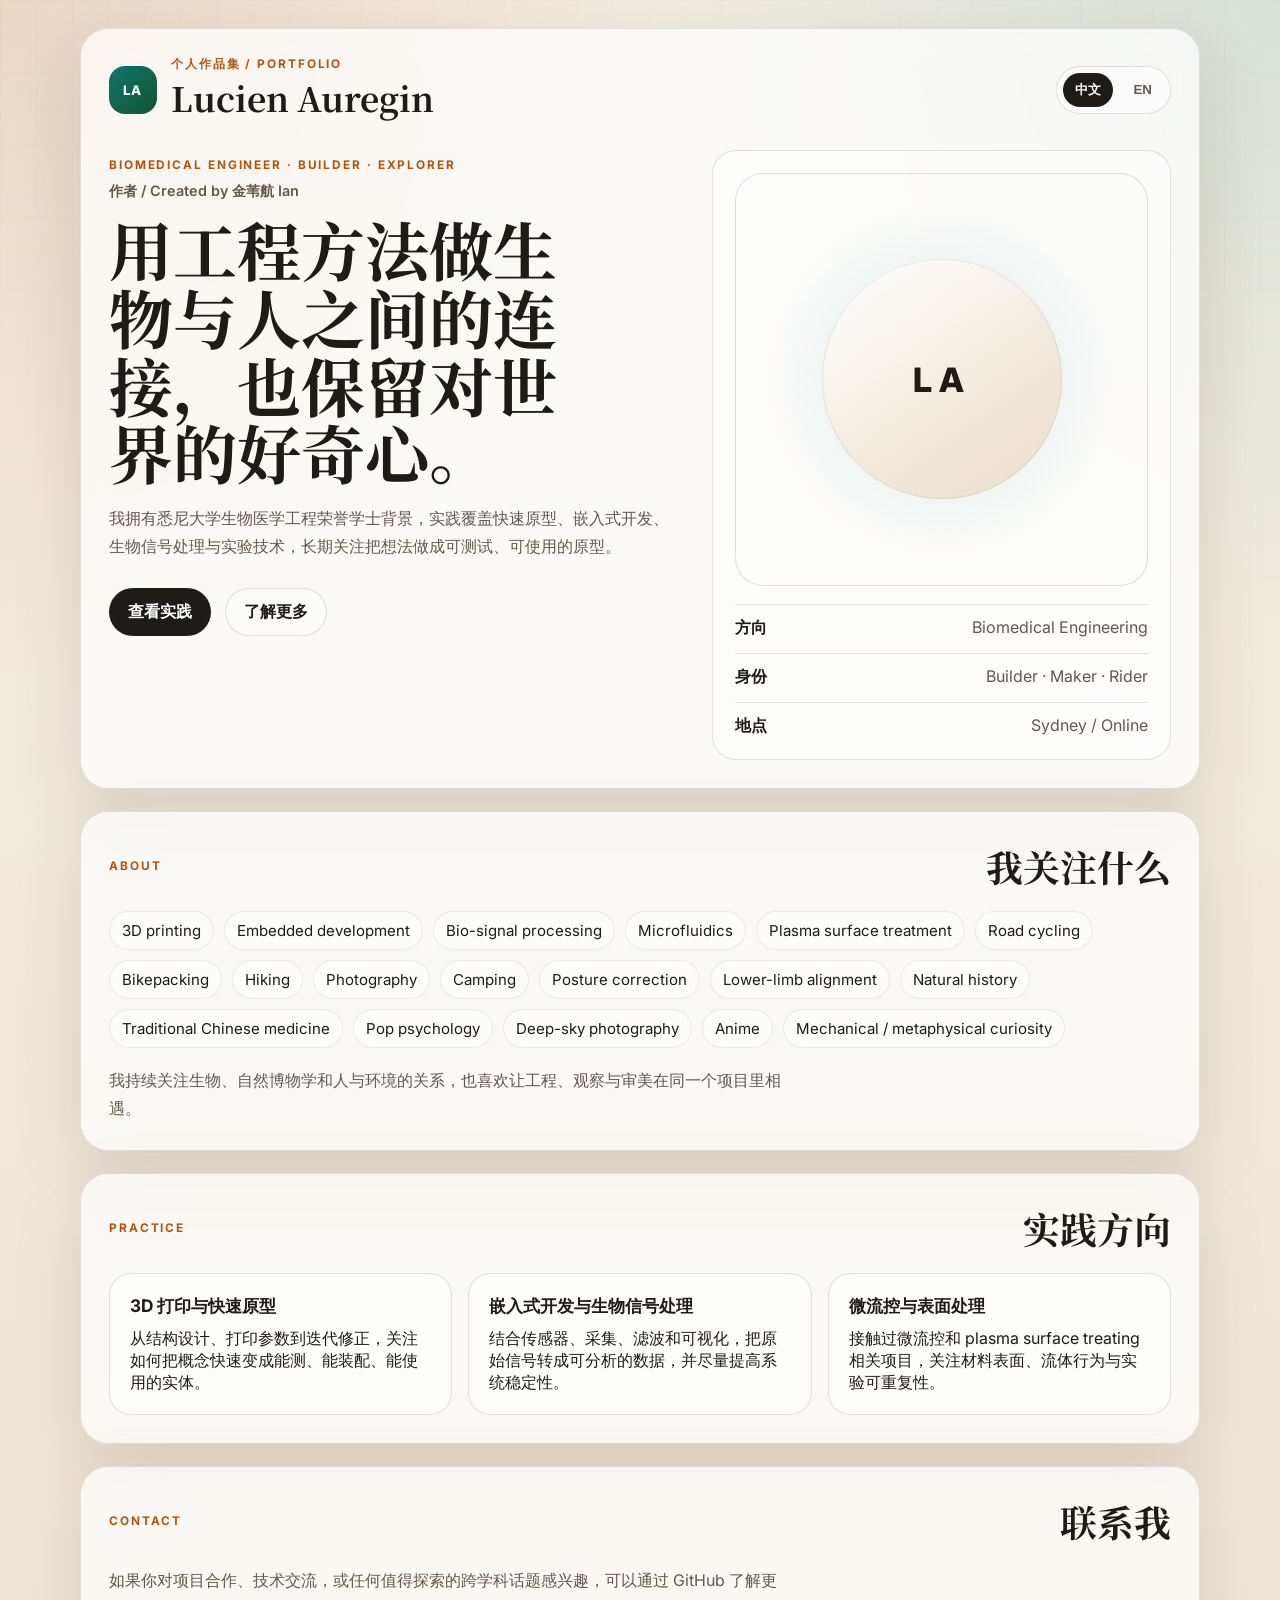
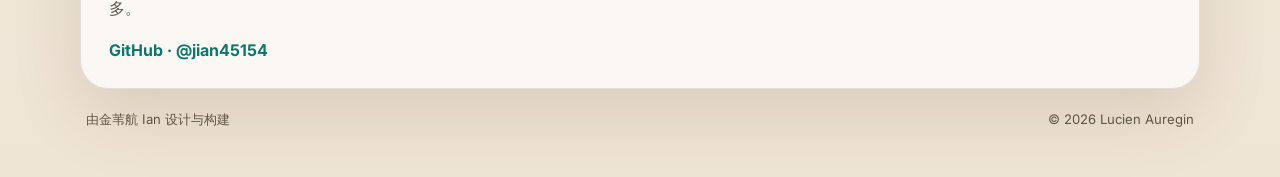
==== index.html @ 277d466f "Launch Lucien Auregin portfolio" ====
<!DOCTYPE html>
<html lang="zh-CN">
  <head>
    <meta charset="UTF-8" />
    <meta name="viewport" content="width=device-width, initial-scale=1.0" />
    <meta
      name="description"
      content="Lucien Auregin 的个人主页，由金苇航 Ian 创作，记录 biomedical engineering、原型实践与跨学科兴趣。"
    />
    <meta name="theme-color" content="#f4efe6" />
    <meta property="og:type" content="website" />
    <meta property="og:title" content="Lucien Auregin | Personal Portfolio" />
    <meta
      property="og:description"
      content="Biomedical engineering, hands-on prototyping, and interdisciplinary curiosity."
    />
    <meta property="og:url" content="https://jian45154.github.io/" />
    <link rel="canonical" href="https://jian45154.github.io/" />
    <link rel="icon" href="./favicon.svg" type="image/svg+xml" />
    <title>Lucien Auregin | Personal Portfolio</title>
    <link rel="preconnect" href="https://fonts.googleapis.com" />
    <link rel="preconnect" href="https://fonts.gstatic.com" crossorigin />
    <link
      href="https://fonts.googleapis.com/css2?family=Noto+Serif+SC:wght@500;600;700&family=Inter:wght@400;500;600;700;800&display=swap"
      rel="stylesheet"
    />
    <link rel="stylesheet" href="./styles.css" />
  </head>
  <body>
    <a class="skip-link" href="#main-content">跳到主要内容</a>
    <div class="backdrop"></div>
    <main id="main-content" class="page">
      <section class="hero">
        <div class="topbar">
          <div class="brand">
            <span class="brand-mark" aria-hidden="true">LA</span>
            <div>
              <p class="eyebrow" data-i18n="brand.eyebrow">个人作品集 / Portfolio</p>
              <h1 data-i18n="brand.name">Lucien Auregin</h1>
            </div>
          </div>

          <div class="lang-switch" aria-label="Language switch">
            <button class="lang-btn active" type="button" data-lang="zh" aria-pressed="true">
              中文
            </button>
            <button class="lang-btn" type="button" data-lang="en" aria-pressed="false">EN</button>
          </div>
        </div>

        <div class="hero-grid">
          <div class="intro">
            <p class="kicker" data-i18n="hero.kicker">Biomedical engineer · Builder · Explorer</p>
            <p class="byline" data-i18n="hero.byline">作者 / Created by 金苇航 Ian</p>
            <h2 data-i18n="hero.title">
              用工程方法做生物与人之间的连接，也保留对世界的好奇心。
            </h2>
            <p class="lead" data-i18n="hero.lead">
              我拥有悉尼大学生物医学工程荣誉学士背景，实践覆盖快速原型、嵌入式开发、生物信号处理与实验技术，长期关注把想法做成可测试、可使用的原型。
            </p>

            <div class="actions">
              <a href="#projects" class="primary" data-i18n="hero.cta_primary">查看实践</a>
              <a href="#about" class="secondary" data-i18n="hero.cta_secondary">了解更多</a>
            </div>
          </div>

          <aside class="profile-card">
            <div class="portrait-ring">
              <div class="portrait">
                <span>LA</span>
              </div>
            </div>
            <div class="stats">
              <div>
                <strong data-i18n="stats.title1">方向</strong>
                <span data-i18n="stats.value1">Biomedical Engineering</span>
              </div>
              <div>
                <strong data-i18n="stats.title2">身份</strong>
                <span data-i18n="stats.value2">Builder · Maker · Rider</span>
              </div>
              <div>
                <strong data-i18n="stats.title3">地点</strong>
                <span data-i18n="stats.value3">Sydney / Online</span>
              </div>
            </div>
          </aside>
        </div>
      </section>

      <section id="about" class="section">
        <div class="section-heading">
          <p class="eyebrow" data-i18n="about.eyebrow">About</p>
          <h3 data-i18n="about.title">我关注什么</h3>
        </div>

        <div class="chips">
          <span>3D printing</span>
          <span>Embedded development</span>
          <span>Bio-signal processing</span>
          <span>Microfluidics</span>
          <span>Plasma surface treatment</span>
          <span>Road cycling</span>
          <span>Bikepacking</span>
          <span>Hiking</span>
          <span>Photography</span>
          <span>Camping</span>
          <span>Posture correction</span>
          <span>Lower-limb alignment</span>
          <span>Natural history</span>
          <span>Traditional Chinese medicine</span>
          <span>Pop psychology</span>
          <span>Deep-sky photography</span>
          <span>Anime</span>
          <span>Mechanical / metaphysical curiosity</span>
        </div>

        <p class="body-copy" data-i18n="about.body">
          我持续关注生物、自然博物学和人与环境的关系，也喜欢让工程、观察与审美在同一个项目里相遇。
        </p>
      </section>

      <section id="projects" class="section">
        <div class="section-heading">
          <p class="eyebrow" data-i18n="projects.eyebrow">Practice</p>
          <h3 data-i18n="projects.title">实践方向</h3>
        </div>

        <div class="cards">
          <article class="card">
            <h4 data-i18n="project1.title">3D 打印与快速原型</h4>
            <p data-i18n="project1.body">
              从结构设计、打印参数到迭代修正，关注如何把概念快速变成能测、能装配、能使用的实体。
            </p>
          </article>

          <article class="card">
            <h4 data-i18n="project2.title">嵌入式开发与生物信号处理</h4>
            <p data-i18n="project2.body">
              结合传感器、采集、滤波和可视化，把原始信号转成可分析的数据，并尽量提高系统稳定性。
            </p>
          </article>

          <article class="card">
            <h4 data-i18n="project3.title">微流控与表面处理</h4>
            <p data-i18n="project3.body">
              接触过微流控和 plasma surface treating 相关项目，关注材料表面、流体行为与实验可重复性。
            </p>
          </article>
        </div>
      </section>

      <section class="section contact">
        <div class="section-heading">
          <p class="eyebrow" data-i18n="contact.eyebrow">Contact</p>
          <h3 data-i18n="contact.title">联系我</h3>
        </div>
        <p class="body-copy" data-i18n="contact.body">
          如果你对项目合作、技术交流，或任何值得探索的跨学科话题感兴趣，可以通过 GitHub 了解更多。
        </p>
        <a
          class="profile-link"
          href="https://github.com/jian45154"
          target="_blank"
          rel="noreferrer"
          data-i18n="contact.link"
        >
          GitHub · @jian45154
        </a>
      </section>

      <footer class="footer">
        <span data-i18n="footer.credit">Designed and built by 金苇航 Ian</span>
        <span>© 2026 Lucien Auregin</span>
      </footer>
    </main>

    <script src="./script.js"></script>
  </body>
</html>
---- styles.css ----
:root {
  color-scheme: light;
  --bg: #f4efe6;
  --bg-2: #efe5d5;
  --card: rgba(255, 255, 255, 0.72);
  --text: #1f1b16;
  --muted: #63584b;
  --line: rgba(31, 27, 22, 0.12);
  --accent: #0f766e;
  --accent-2: #b45309;
  --shadow: 0 24px 70px rgba(68, 45, 21, 0.14);
}

* {
  box-sizing: border-box;
}

html {
  scroll-behavior: smooth;
}

body {
  margin: 0;
  font-family: "Inter", system-ui, sans-serif;
  color: var(--text);
  background:
    radial-gradient(circle at top left, rgba(180, 83, 9, 0.15), transparent 32%),
    radial-gradient(circle at top right, rgba(15, 118, 110, 0.12), transparent 30%),
    linear-gradient(180deg, var(--bg), var(--bg-2));
}

.skip-link {
  position: fixed;
  top: 12px;
  left: 12px;
  z-index: 10;
  transform: translateY(-160%);
  padding: 10px 14px;
  border-radius: 10px;
  background: var(--text);
  color: white;
  text-decoration: none;
}

.skip-link:focus {
  transform: translateY(0);
}

.backdrop {
  position: fixed;
  inset: 0;
  pointer-events: none;
  background-image:
    linear-gradient(rgba(31, 27, 22, 0.03) 1px, transparent 1px),
    linear-gradient(90deg, rgba(31, 27, 22, 0.03) 1px, transparent 1px);
  background-size: 36px 36px;
  mask-image: linear-gradient(180deg, rgba(0, 0, 0, 0.3), transparent 85%);
}

.page {
  width: min(1120px, calc(100% - 32px));
  margin: 0 auto;
  padding: 28px 0 48px;
}

.hero,
.section {
  background: var(--card);
  border: 1px solid var(--line);
  box-shadow: var(--shadow);
  backdrop-filter: blur(14px);
  border-radius: 28px;
  padding: 28px;
}

.section {
  margin-top: 22px;
}

.topbar,
.hero-grid,
.actions,
.brand,
.section-heading,
.stats {
  display: flex;
}

.topbar,
.section-heading {
  justify-content: space-between;
  align-items: center;
}

.brand {
  gap: 14px;
  align-items: center;
}

.brand-mark {
  display: grid;
  place-items: center;
  width: 48px;
  height: 48px;
  border-radius: 16px;
  background: linear-gradient(135deg, var(--accent), #14532d);
  color: white;
  font-size: 0.82rem;
  font-weight: 800;
  letter-spacing: 0.08em;
}

.eyebrow,
.kicker {
  margin: 0;
  text-transform: uppercase;
  letter-spacing: 0.16em;
  color: var(--accent-2);
  font-size: 0.74rem;
  font-weight: 700;
}

h1,
h2,
h3,
h4,
p {
  margin: 0;
}

h1,
h2,
h3 {
  font-family: "Noto Serif SC", Georgia, serif;
}

h1 {
  font-size: clamp(1.6rem, 3vw, 2.1rem);
}

h2 {
  margin-top: 14px;
  font-size: clamp(2.2rem, 5vw, 4.2rem);
  line-height: 1.06;
  max-width: 12ch;
}

h3 {
  font-size: clamp(1.5rem, 3vw, 2.3rem);
}

h4 {
  font-size: 1.08rem;
  margin-bottom: 10px;
}

.hero-grid {
  gap: 30px;
  align-items: stretch;
  margin-top: 28px;
}

.intro {
  flex: 1.25;
  padding-top: 8px;
}

.byline {
  margin-top: 10px;
  color: var(--muted);
  font-size: 0.9rem;
  font-weight: 600;
}

.lead,
.body-copy {
  color: var(--muted);
  line-height: 1.75;
  margin-top: 18px;
  max-width: 68ch;
}

.actions {
  gap: 14px;
  margin-top: 28px;
  flex-wrap: wrap;
}

.primary,
.secondary {
  text-decoration: none;
  border-radius: 999px;
  padding: 12px 18px;
  font-weight: 700;
  border: 1px solid transparent;
  transition:
    transform 160ms ease,
    background-color 160ms ease,
    border-color 160ms ease;
}

.primary {
  background: var(--text);
  color: white;
}

.secondary {
  color: var(--text);
  border-color: var(--line);
  background: rgba(255, 255, 255, 0.35);
}

.primary:hover,
.secondary:hover {
  transform: translateY(-2px);
}

.profile-card {
  flex: 0.9;
  min-width: 290px;
  border-radius: 24px;
  border: 1px solid var(--line);
  background: rgba(255, 255, 255, 0.55);
  padding: 22px;
}

.portrait-ring {
  display: grid;
  place-items: center;
  aspect-ratio: 1;
  border-radius: 28px;
  background: radial-gradient(circle at center, rgba(15, 118, 110, 0.18), transparent 60%);
  border: 1px solid rgba(15, 118, 110, 0.18);
}

.portrait {
  display: grid;
  place-items: center;
  width: min(100%, 240px);
  aspect-ratio: 1;
  border-radius: 999px;
  background: linear-gradient(145deg, #ffffff, #eadcc7);
  box-shadow: inset 0 0 0 1px rgba(31, 27, 22, 0.08);
}

.portrait span {
  font-size: 2.1rem;
  font-weight: 800;
  letter-spacing: 0.2em;
}

.stats {
  flex-direction: column;
  gap: 14px;
  margin-top: 18px;
}

.stats div {
  display: flex;
  justify-content: space-between;
  gap: 12px;
  border-top: 1px solid var(--line);
  padding-top: 12px;
}

.stats strong {
  min-width: 3em;
}

.stats span {
  text-align: right;
  color: var(--muted);
}

.chips {
  display: flex;
  flex-wrap: wrap;
  gap: 10px;
  margin-top: 18px;
}

.chips span {
  padding: 9px 12px;
  border-radius: 999px;
  background: rgba(255, 255, 255, 0.5);
  border: 1px solid rgba(31, 27, 22, 0.08);
  color: var(--text);
  font-size: 0.94rem;
}

.cards {
  display: grid;
  grid-template-columns: repeat(3, minmax(0, 1fr));
  gap: 16px;
  margin-top: 18px;
}

.card {
  background: rgba(255, 255, 255, 0.62);
  border: 1px solid var(--line);
  border-radius: 22px;
  padding: 20px;
}

.contact .profile-link {
  display: inline-flex;
  margin-top: 18px;
  color: var(--accent);
  font-weight: 700;
  text-decoration: none;
}

.contact .profile-link:hover {
  text-decoration: underline;
  text-underline-offset: 4px;
}

.lang-switch {
  display: inline-flex;
  gap: 8px;
  padding: 6px;
  border-radius: 999px;
  background: rgba(255, 255, 255, 0.55);
  border: 1px solid var(--line);
}

.lang-btn {
  border: 0;
  background: transparent;
  color: var(--muted);
  padding: 8px 12px;
  border-radius: 999px;
  font-weight: 700;
  cursor: pointer;
}

.lang-btn.active {
  background: var(--text);
  color: white;
}

.footer {
  display: flex;
  justify-content: space-between;
  gap: 16px;
  padding: 22px 6px 0;
  color: var(--muted);
  font-size: 0.82rem;
}

a:focus-visible,
button:focus-visible {
  outline: 3px solid rgba(15, 118, 110, 0.42);
  outline-offset: 3px;
}

.en-only[hidden] {
  display: none;
}

@media (max-width: 860px) {
  .hero-grid,
  .cards {
    grid-template-columns: 1fr;
  }

  .hero-grid {
    flex-direction: column;
  }

  .topbar,
  .section-heading,
  .footer {
    align-items: flex-start;
    flex-direction: column;
    gap: 16px;
  }
}

@media (max-width: 640px) {
  .page {
    width: min(100% - 20px, 1120px);
    padding: 12px 0 28px;
  }

  .hero,
  .section {
    padding: 20px;
    border-radius: 22px;
  }

  h2 {
    max-width: none;
  }

  .stats div {
    flex-direction: column;
  }

  .stats span {
    text-align: left;
  }
}

@media (prefers-reduced-motion: reduce) {
  html {
    scroll-behavior: auto;
  }

  .primary,
  .secondary {
    transition: none;
  }
}
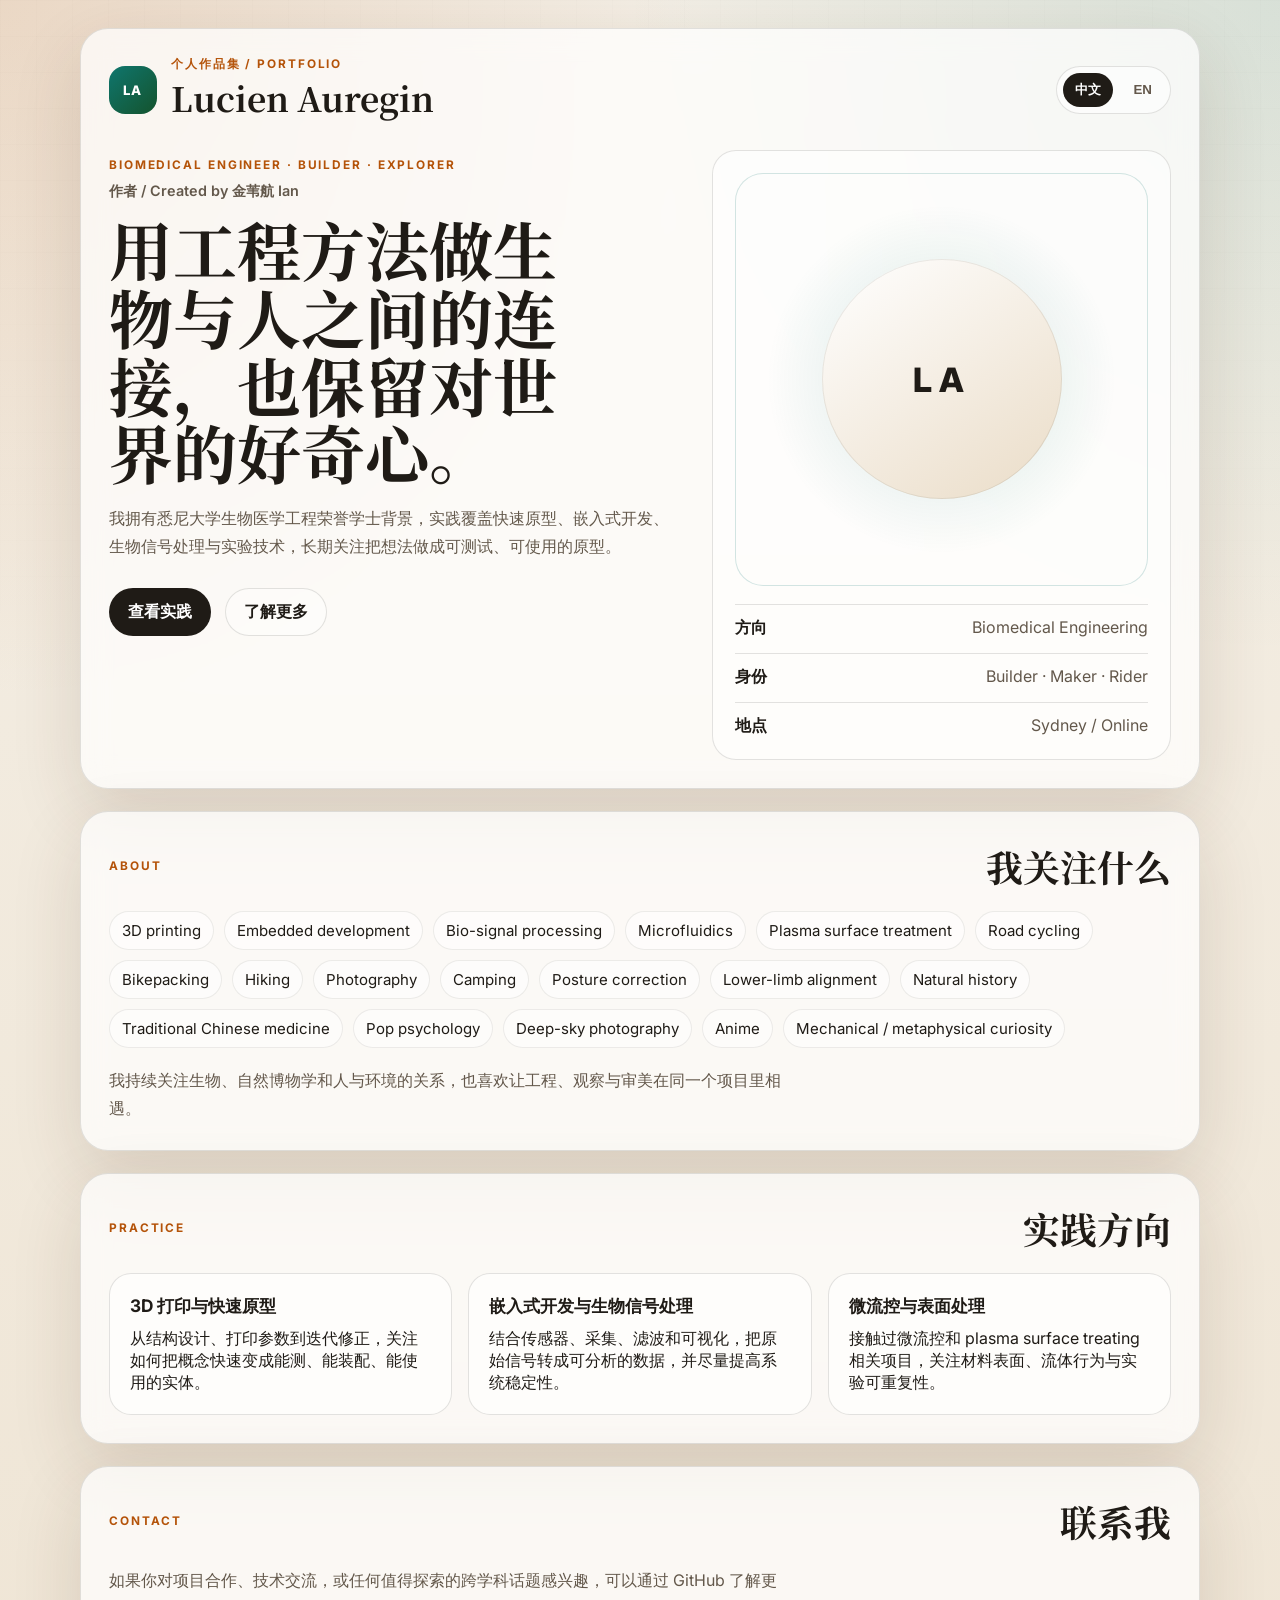
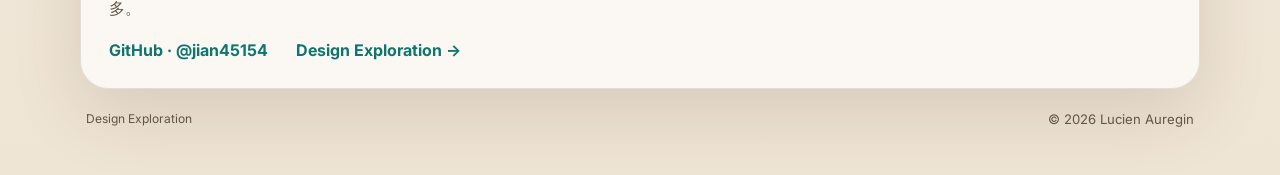
==== commit 9185773f: "Add Design Exploration link from home page to benchmark demo" ====
--- a/index.html
+++ b/index.html
@@ -168,10 +168,19 @@
         >
           GitHub · @jian45154
         </a>
+        <a
+          class="profile-link"
+          href="./design-demos/benchmark.html"
+          target="_blank"
+          rel="noopener"
+          style="margin-left: 1.5rem;"
+        >
+          Design Exploration →
+        </a>
       </section>
 
       <footer class="footer">
-        <span data-i18n="footer.credit">Designed and built by 金苇航 Ian</span>
+        <a href="./design-demos/benchmark.html" style="color: var(--muted); text-decoration: none; font-size: 0.75rem;">Design Exploration</a>
         <span>© 2026 Lucien Auregin</span>
       </footer>
     </main>
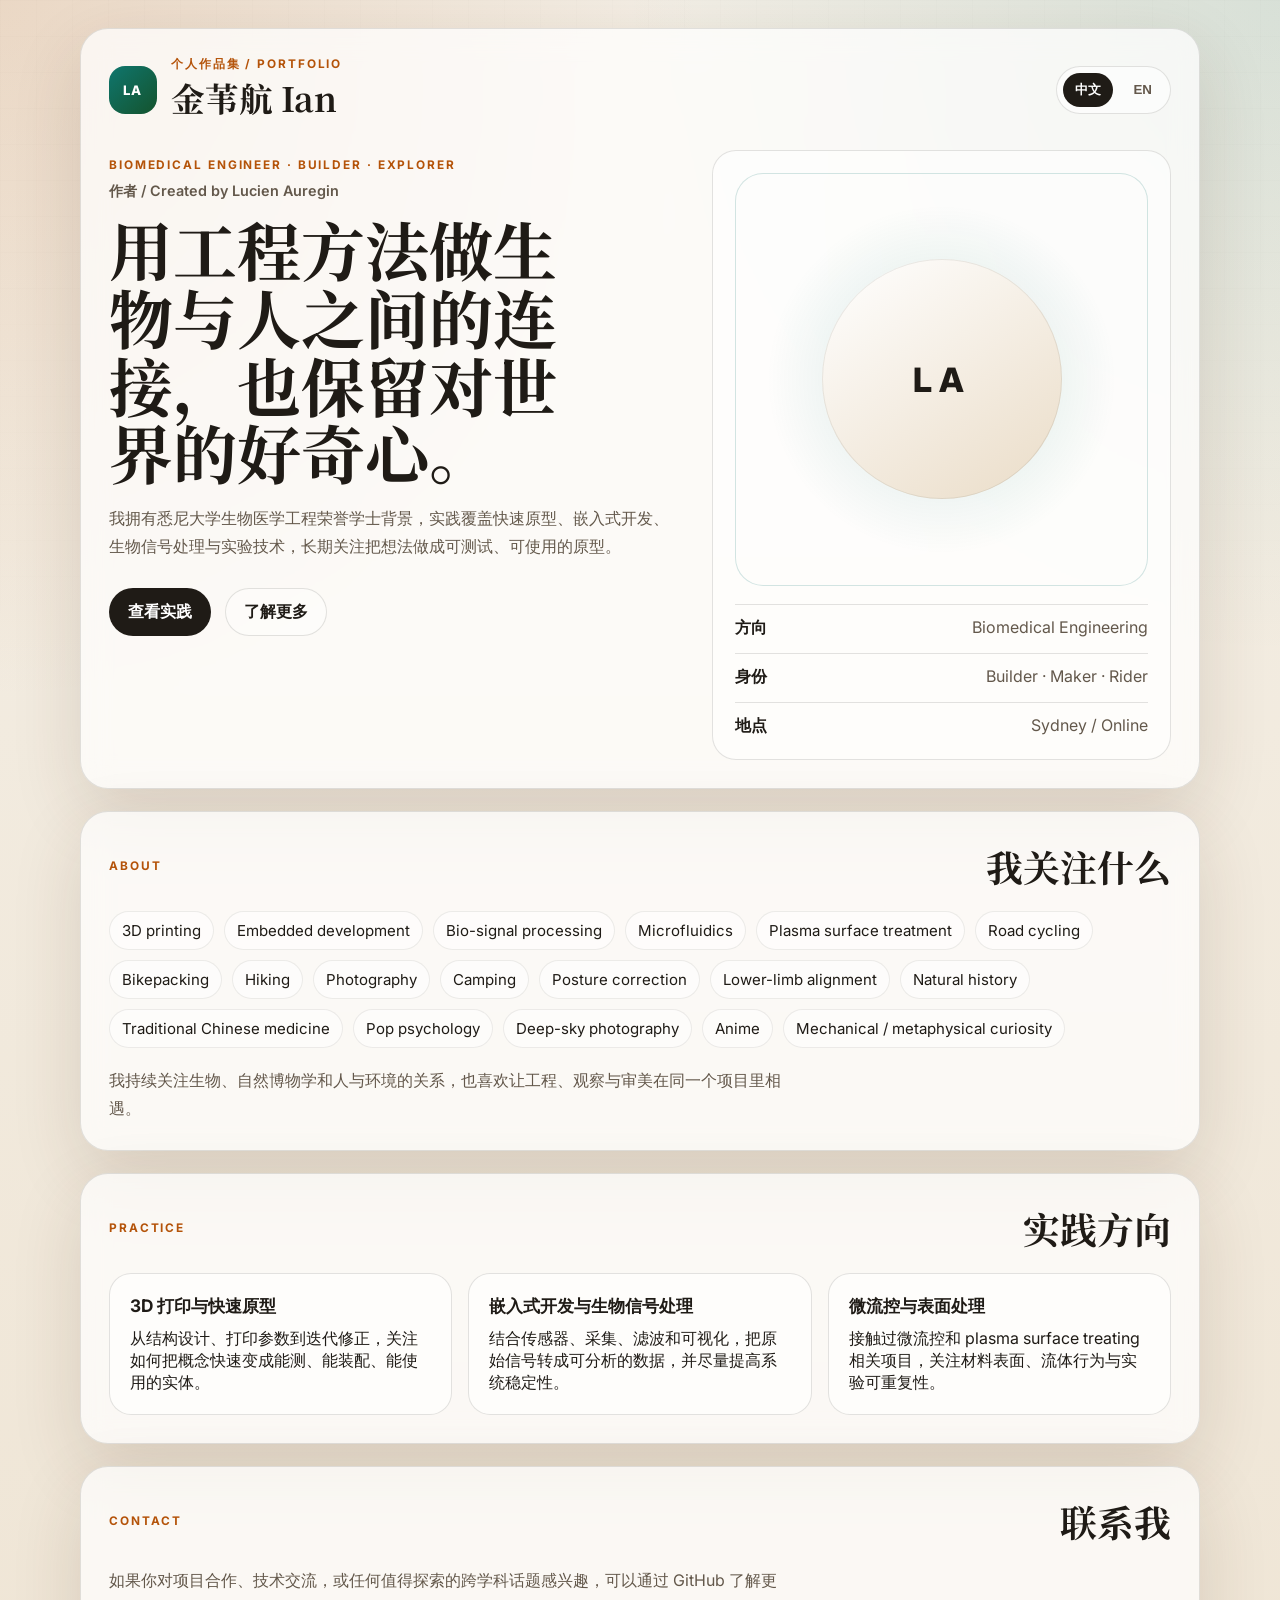
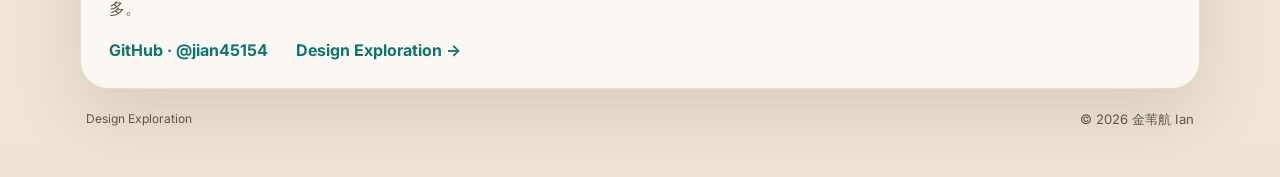
==== commit fa17af3f: "Swap identity: 金苇航 Ian / Weihang (Ian) Jin is the person, Lucien Auregin is the creator" ====
--- a/index.html
+++ b/index.html
@@ -5,11 +5,11 @@
     <meta name="viewport" content="width=device-width, initial-scale=1.0" />
     <meta
       name="description"
-      content="Lucien Auregin 的个人主页，由金苇航 Ian 创作，记录 biomedical engineering、原型实践与跨学科兴趣。"
+      content="金苇航 Ian 的个人主页，由 Lucien Auregin 创作，记录 biomedical engineering、原型实践与跨学科兴趣。"
     />
     <meta name="theme-color" content="#f4efe6" />
     <meta property="og:type" content="website" />
-    <meta property="og:title" content="Lucien Auregin | Personal Portfolio" />
+    <meta property="og:title" content="金苇航 Ian | Personal Portfolio" />
     <meta
       property="og:description"
       content="Biomedical engineering, hands-on prototyping, and interdisciplinary curiosity."
@@ -17,7 +17,7 @@
     <meta property="og:url" content="https://jian45154.github.io/" />
     <link rel="canonical" href="https://jian45154.github.io/" />
     <link rel="icon" href="./favicon.svg" type="image/svg+xml" />
-    <title>Lucien Auregin | Personal Portfolio</title>
+    <title>金苇航 Ian | Personal Portfolio</title>
     <link rel="preconnect" href="https://fonts.googleapis.com" />
     <link rel="preconnect" href="https://fonts.gstatic.com" crossorigin />
     <link
@@ -36,7 +36,7 @@
             <span class="brand-mark" aria-hidden="true">LA</span>
             <div>
               <p class="eyebrow" data-i18n="brand.eyebrow">个人作品集 / Portfolio</p>
-              <h1 data-i18n="brand.name">Lucien Auregin</h1>
+              <h1 data-i18n="brand.name">金苇航 ian</h1>
             </div>
           </div>
 
@@ -51,7 +51,7 @@
         <div class="hero-grid">
           <div class="intro">
             <p class="kicker" data-i18n="hero.kicker">Biomedical engineer · Builder · Explorer</p>
-            <p class="byline" data-i18n="hero.byline">作者 / Created by 金苇航 Ian</p>
+            <p class="byline" data-i18n="hero.byline">作者 / Created by Lucien Auregin</p>
             <h2 data-i18n="hero.title">
               用工程方法做生物与人之间的连接，也保留对世界的好奇心。
             </h2>
@@ -181,7 +181,7 @@
 
       <footer class="footer">
         <a href="./design-demos/benchmark.html" style="color: var(--muted); text-decoration: none; font-size: 0.75rem;">Design Exploration</a>
-        <span>© 2026 Lucien Auregin</span>
+        <span>© 2026 金苇航 Ian</span>
       </footer>
     </main>
 
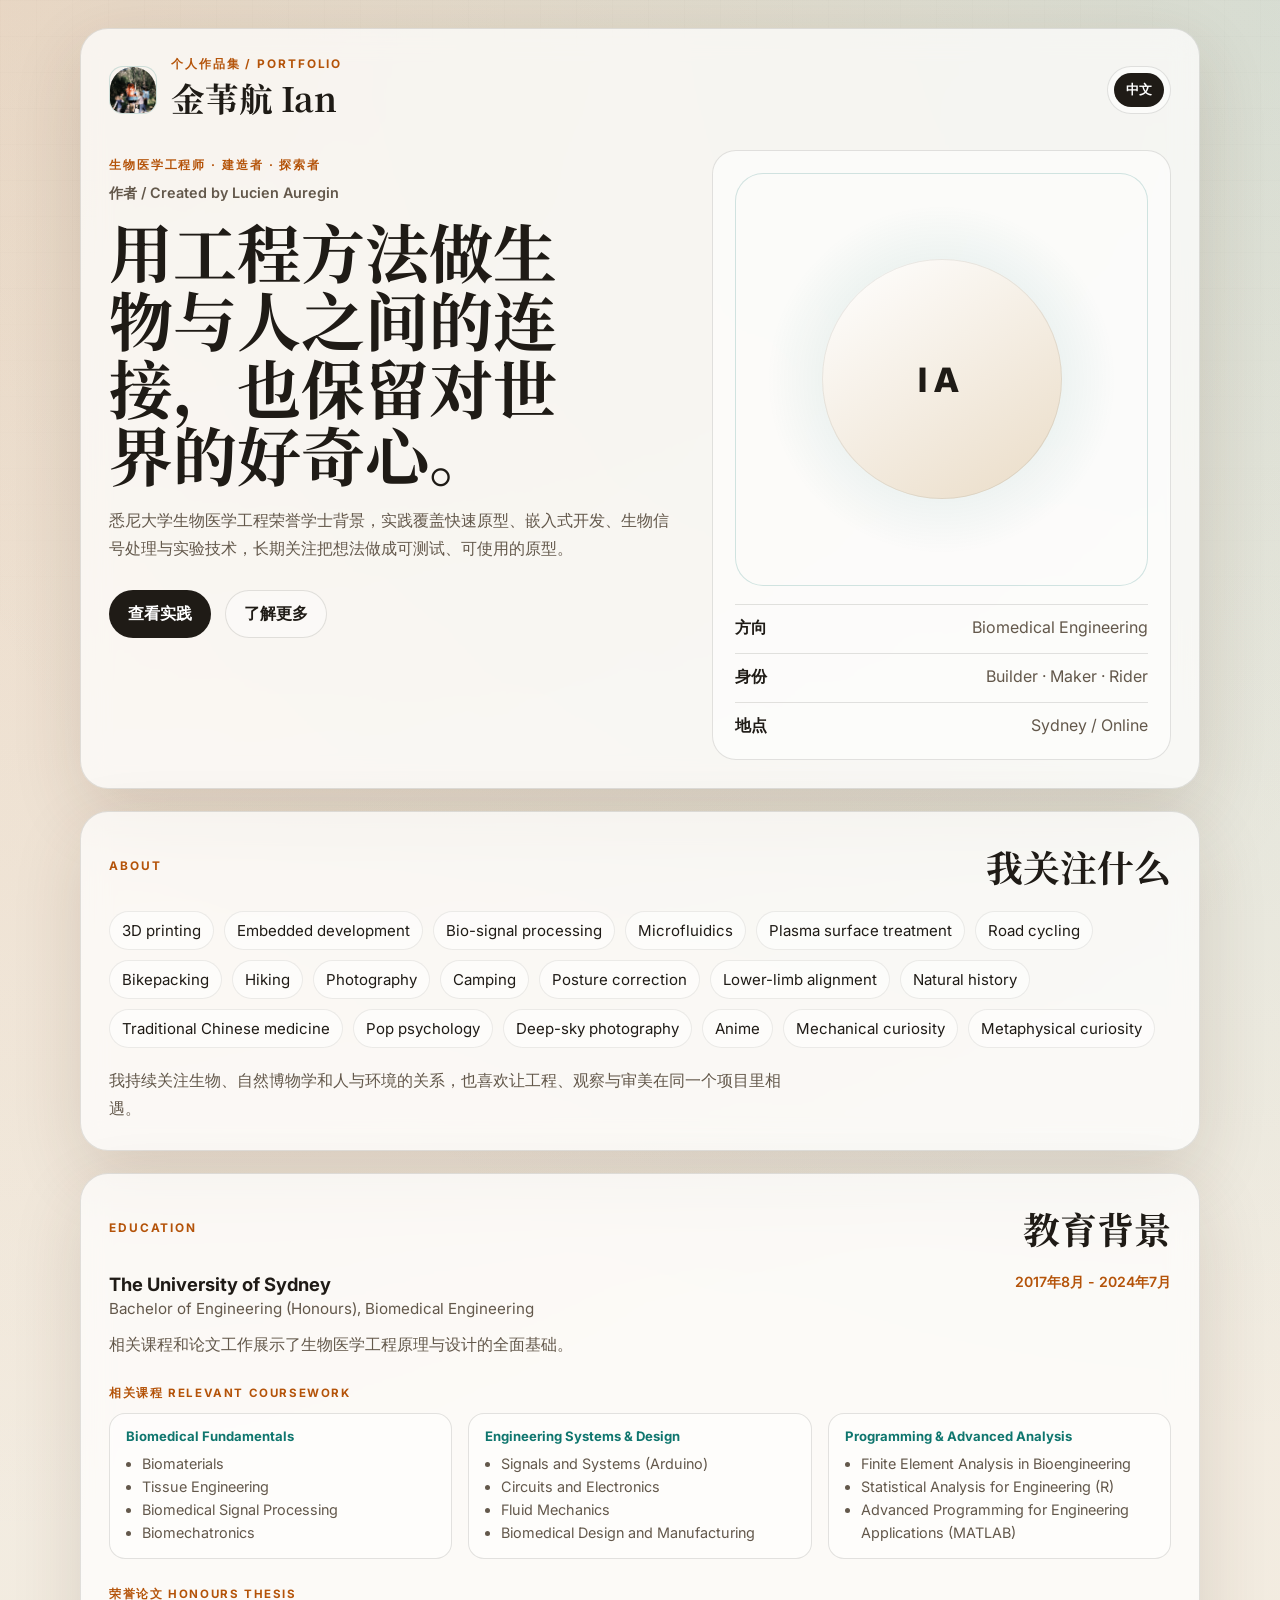
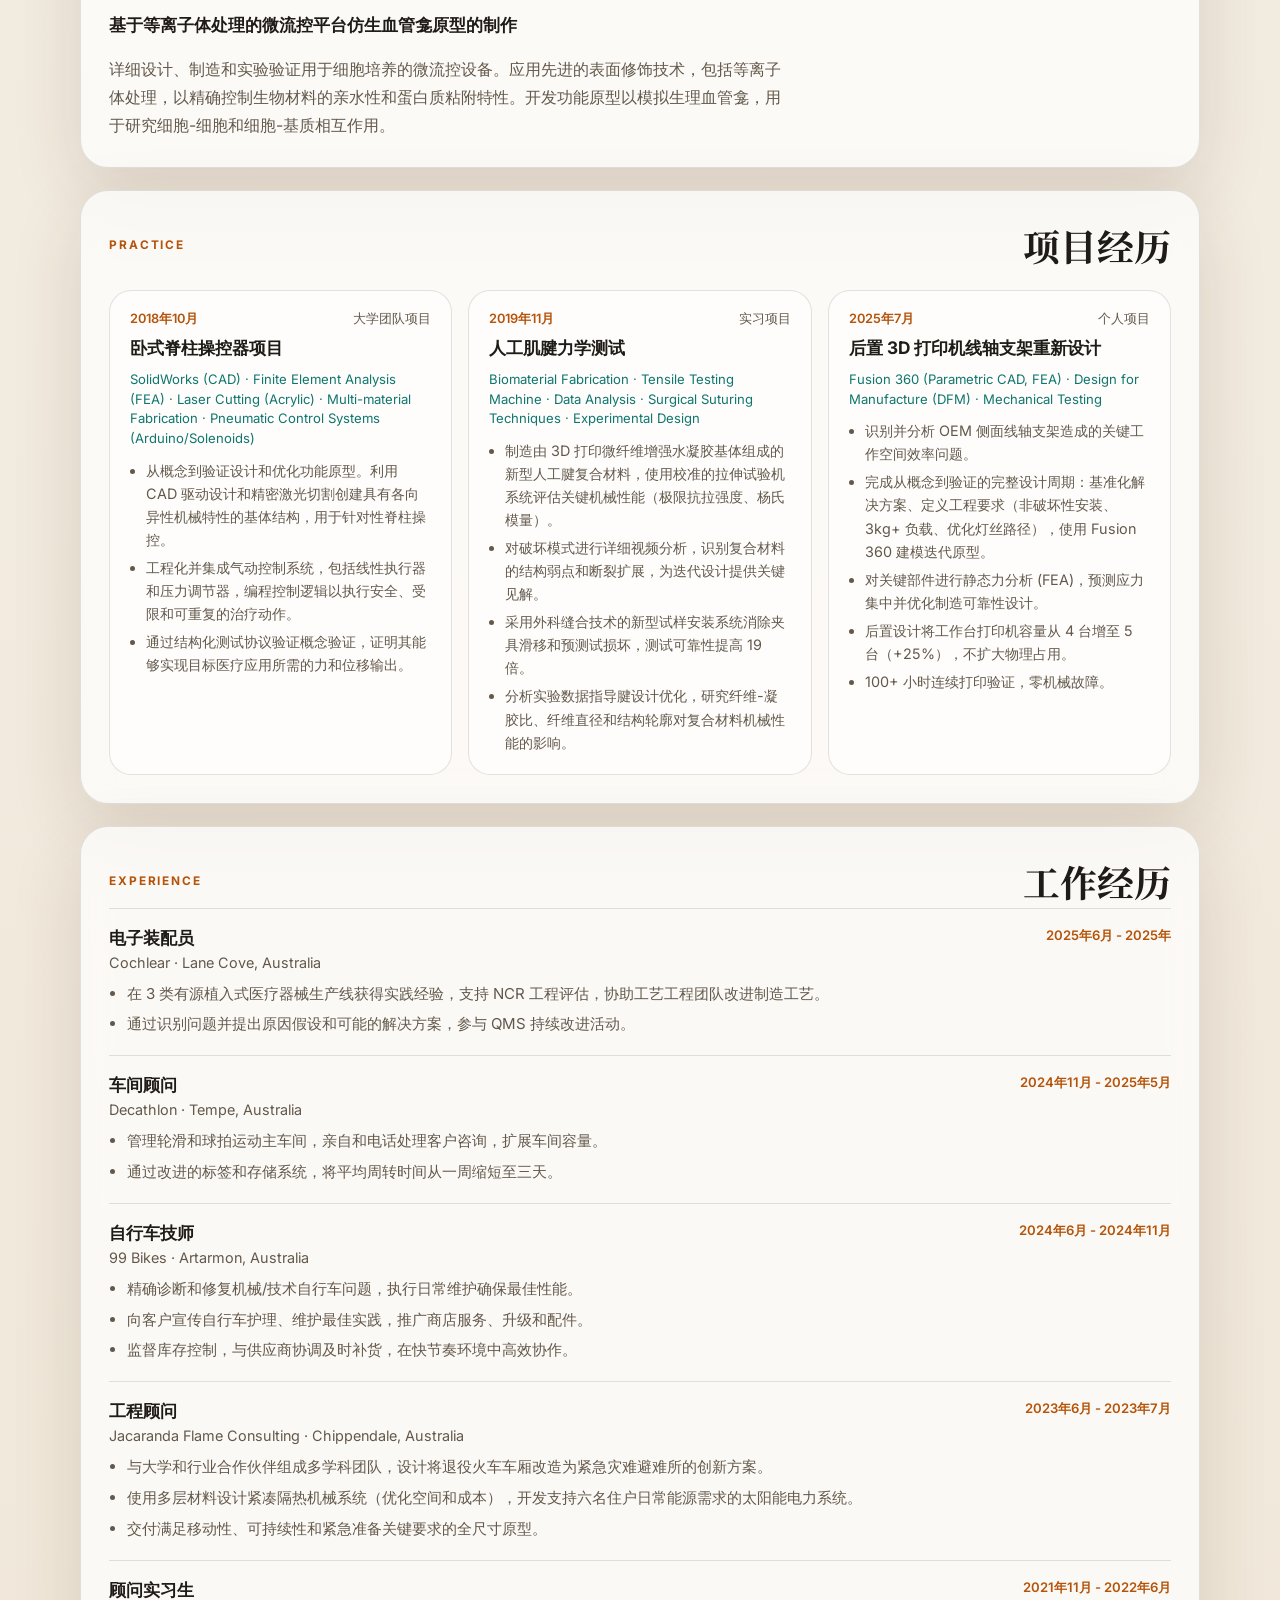
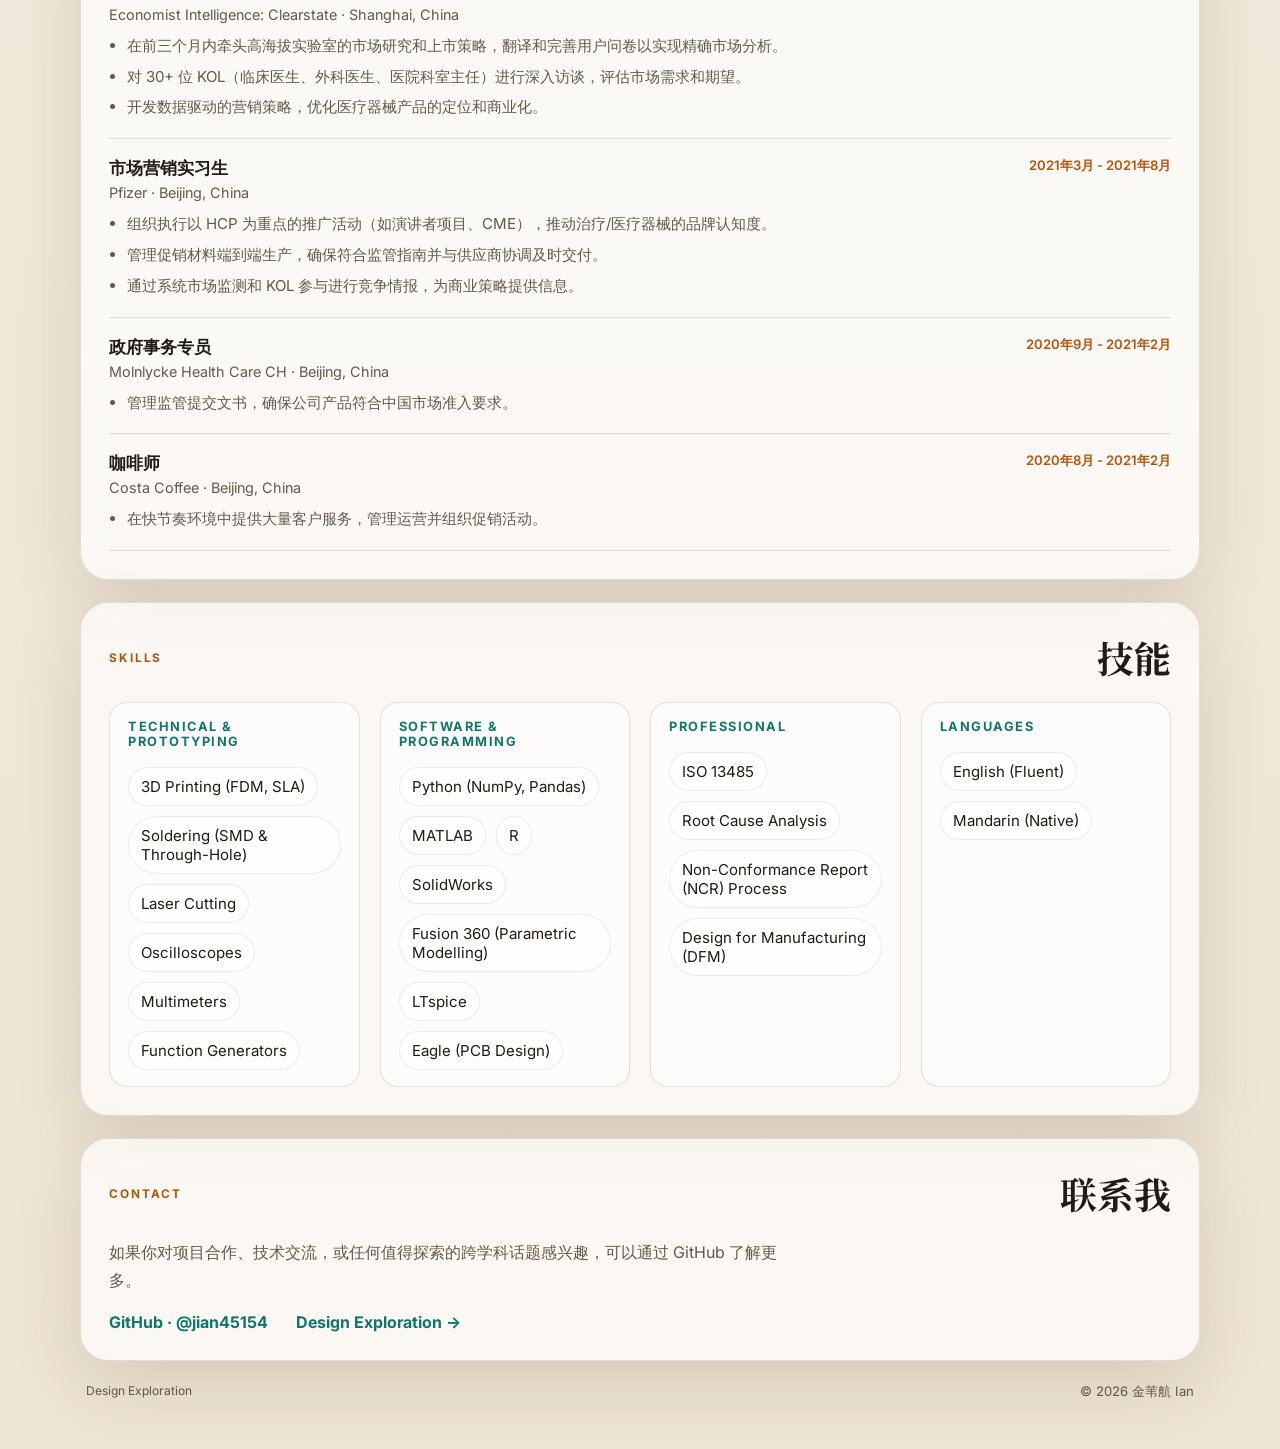
==== commit ea6d1380: "Refactor to JSON-driven content architecture with full resume data - content/*.json: structured data" ====
--- a/index.html
+++ b/index.html
@@ -3,78 +3,63 @@
   <head>
     <meta charset="UTF-8" />
     <meta name="viewport" content="width=device-width, initial-scale=1.0" />
-    <meta
-      name="description"
-      content="金苇航 Ian 的个人主页，由 Lucien Auregin 创作，记录 biomedical engineering、原型实践与跨学科兴趣。"
-    />
+    <meta name="description" content="Personal portfolio of Weihang (Ian) Jin" />
     <meta name="theme-color" content="#f4efe6" />
     <meta property="og:type" content="website" />
-    <meta property="og:title" content="金苇航 Ian | Personal Portfolio" />
-    <meta
-      property="og:description"
-      content="Biomedical engineering, hands-on prototyping, and interdisciplinary curiosity."
-    />
+    <meta property="og:title" content="Weihang (Ian) Jin | Personal Portfolio" />
+    <meta property="og:description" content="Biomedical engineering, hands-on prototyping, and interdisciplinary curiosity." />
     <meta property="og:url" content="https://jian45154.github.io/" />
     <link rel="canonical" href="https://jian45154.github.io/" />
     <link rel="icon" href="./favicon.svg" type="image/svg+xml" />
-    <title>金苇航 Ian | Personal Portfolio</title>
+    <title>Weihang (Ian) Jin | Personal Portfolio</title>
     <link rel="preconnect" href="https://fonts.googleapis.com" />
     <link rel="preconnect" href="https://fonts.gstatic.com" crossorigin />
-    <link
-      href="https://fonts.googleapis.com/css2?family=Noto+Serif+SC:wght@500;600;700&family=Inter:wght@400;500;600;700;800&display=swap"
-      rel="stylesheet"
-    />
+    <link href="https://fonts.googleapis.com/css2?family=Noto+Serif+SC:wght@500;600;700&family=Inter:wght@400;500;600;700;800&display=swap" rel="stylesheet" />
     <link rel="stylesheet" href="./styles.css" />
   </head>
   <body>
     <a class="skip-link" href="#main-content">跳到主要内容</a>
     <div class="backdrop"></div>
     <main id="main-content" class="page">
+
+      <!-- Hero -->
       <section class="hero">
         <div class="topbar">
           <div class="brand">
-            <span class="brand-mark" aria-hidden="true">LA</span>
+            <div class="portrait-ring" style="width:48px;height:48px;border-radius:14px;overflow:hidden;">
+              <div class="portrait"><span>IA</span></div>
+            </div>
             <div>
               <p class="eyebrow" data-i18n="brand.eyebrow">个人作品集 / Portfolio</p>
-              <h1 data-i18n="brand.name">金苇航 ian</h1>
+              <h1 data-field="brand-name">金苇航 Ian</h1>
             </div>
           </div>
-
           <div class="lang-switch" aria-label="Language switch">
-            <button class="lang-btn active" type="button" data-lang="zh" aria-pressed="true">
-              中文
-            </button>
+            <button class="lang-btn active" type="button" data-lang="zh" aria-pressed="true">中文</button>
             <button class="lang-btn" type="button" data-lang="en" aria-pressed="false">EN</button>
           </div>
         </div>
 
         <div class="hero-grid">
           <div class="intro">
-            <p class="kicker" data-i18n="hero.kicker">Biomedical engineer · Builder · Explorer</p>
-            <p class="byline" data-i18n="hero.byline">作者 / Created by Lucien Auregin</p>
-            <h2 data-i18n="hero.title">
-              用工程方法做生物与人之间的连接，也保留对世界的好奇心。
-            </h2>
-            <p class="lead" data-i18n="hero.lead">
-              我拥有悉尼大学生物医学工程荣誉学士背景，实践覆盖快速原型、嵌入式开发、生物信号处理与实验技术，长期关注把想法做成可测试、可使用的原型。
-            </p>
-
+            <p class="kicker" data-field="hero-kicker">Biomedical Engineer · Builder · Explorer</p>
+            <p class="byline" data-field="hero-byline">作者 / Created by Lucien Auregin</p>
+            <h2 data-field="hero-title">用工程方法做生物与人之间的连接，也保留对世界的好奇心。</h2>
+            <p class="lead" data-field="hero-lead">悉尼大学生物医学工程荣誉学士背景，实践覆盖快速原型、嵌入式开发、生物信号处理与实验技术，长期关注把想法做成可测试、可使用的原型。</p>
             <div class="actions">
               <a href="#projects" class="primary" data-i18n="hero.cta_primary">查看实践</a>
-              <a href="#about" class="secondary" data-i18n="hero.cta_secondary">了解更多</a>
+              <a href="#education" class="secondary" data-i18n="hero.cta_secondary">了解更多</a>
             </div>
           </div>
 
           <aside class="profile-card">
             <div class="portrait-ring">
-              <div class="portrait">
-                <span>LA</span>
-              </div>
+              <div class="portrait"><span>IA</span></div>
             </div>
             <div class="stats">
               <div>
                 <strong data-i18n="stats.title1">方向</strong>
-                <span data-i18n="stats.value1">Biomedical Engineering</span>
+                <span>Biomedical Engineering</span>
               </div>
               <div>
                 <strong data-i18n="stats.title2">身份</strong>
@@ -89,102 +74,93 @@
         </div>
       </section>
 
+      <!-- About -->
       <section id="about" class="section">
         <div class="section-heading">
           <p class="eyebrow" data-i18n="about.eyebrow">About</p>
-          <h3 data-i18n="about.title">我关注什么</h3>
+          <h3 data-field="about-title">我关注什么</h3>
+        </div>
+        <div class="chips" id="about-chips"></div>
+        <p class="body-copy" data-field="about-body">我持续关注生物、自然博物学和人与环境的关系，也喜欢让工程、观察与审美在同一个项目里相遇。</p>
+      </section>
+
+      <!-- Education -->
+      <section id="education" class="section">
+        <div class="section-heading">
+          <p class="eyebrow" data-i18n="education.eyebrow">Education</p>
+          <h3 data-i18n="education.title">教育背景</h3>
+        </div>
+        <div class="edu-header">
+          <div>
+            <h4 data-field="edu-school">The University of Sydney</h4>
+            <p class="edu-degree" data-field="edu-degree">Bachelor of Engineering (Honours), Biomedical Engineering</p>
+          </div>
+          <span class="edu-period" data-field="edu-period">Aug 2017 - Jul 2024</span>
+        </div>
+        <p class="edu-summary body-copy" data-field="edu-summary"></p>
+
+        <div class="coursework-section">
+          <h4 class="subsection-title">
+            <span data-lang="zh">相关课程</span>
+            <span data-lang="en">Relevant Coursework</span>
+          </h4>
+          <div class="coursework-list"></div>
         </div>
 
-        <div class="chips">
-          <span>3D printing</span>
-          <span>Embedded development</span>
-          <span>Bio-signal processing</span>
-          <span>Microfluidics</span>
-          <span>Plasma surface treatment</span>
-          <span>Road cycling</span>
-          <span>Bikepacking</span>
-          <span>Hiking</span>
-          <span>Photography</span>
-          <span>Camping</span>
-          <span>Posture correction</span>
-          <span>Lower-limb alignment</span>
-          <span>Natural history</span>
-          <span>Traditional Chinese medicine</span>
-          <span>Pop psychology</span>
-          <span>Deep-sky photography</span>
-          <span>Anime</span>
-          <span>Mechanical / metaphysical curiosity</span>
+        <div class="thesis-section">
+          <h4 class="subsection-title">
+            <span data-lang="zh">荣誉论文</span>
+            <span data-lang="en">Honours Thesis</span>
+          </h4>
+          <h5 class="thesis-title" data-field="thesis-title"></h5>
+          <p class="body-copy" data-field="thesis-body"></p>
         </div>
-
-        <p class="body-copy" data-i18n="about.body">
-          我持续关注生物、自然博物学和人与环境的关系，也喜欢让工程、观察与审美在同一个项目里相遇。
-        </p>
       </section>
 
+      <!-- Projects -->
       <section id="projects" class="section">
         <div class="section-heading">
           <p class="eyebrow" data-i18n="projects.eyebrow">Practice</p>
           <h3 data-i18n="projects.title">实践方向</h3>
         </div>
-
-        <div class="cards">
-          <article class="card">
-            <h4 data-i18n="project1.title">3D 打印与快速原型</h4>
-            <p data-i18n="project1.body">
-              从结构设计、打印参数到迭代修正，关注如何把概念快速变成能测、能装配、能使用的实体。
-            </p>
-          </article>
-
-          <article class="card">
-            <h4 data-i18n="project2.title">嵌入式开发与生物信号处理</h4>
-            <p data-i18n="project2.body">
-              结合传感器、采集、滤波和可视化，把原始信号转成可分析的数据，并尽量提高系统稳定性。
-            </p>
-          </article>
-
-          <article class="card">
-            <h4 data-i18n="project3.title">微流控与表面处理</h4>
-            <p data-i18n="project3.body">
-              接触过微流控和 plasma surface treating 相关项目，关注材料表面、流体行为与实验可重复性。
-            </p>
-          </article>
-        </div>
+        <div class="cards"></div>
       </section>
 
+      <!-- Experience -->
+      <section id="experience" class="section">
+        <div class="section-heading">
+          <p class="eyebrow" data-i18n="experience.eyebrow">Experience</p>
+          <h3 data-i18n="experience.title">工作经历</h3>
+        </div>
+        <div class="experience-list"></div>
+      </section>
+
+      <!-- Skills -->
+      <section id="skills" class="section">
+        <div class="section-heading">
+          <p class="eyebrow" data-i18n="skills.eyebrow">Skills</p>
+          <h3 data-i18n="skills.title">技能</h3>
+        </div>
+        <div class="skills-grid"></div>
+      </section>
+
+      <!-- Contact -->
       <section class="section contact">
         <div class="section-heading">
           <p class="eyebrow" data-i18n="contact.eyebrow">Contact</p>
           <h3 data-i18n="contact.title">联系我</h3>
         </div>
-        <p class="body-copy" data-i18n="contact.body">
-          如果你对项目合作、技术交流，或任何值得探索的跨学科话题感兴趣，可以通过 GitHub 了解更多。
-        </p>
-        <a
-          class="profile-link"
-          href="https://github.com/jian45154"
-          target="_blank"
-          rel="noreferrer"
-          data-i18n="contact.link"
-        >
-          GitHub · @jian45154
-        </a>
-        <a
-          class="profile-link"
-          href="./design-demos/benchmark.html"
-          target="_blank"
-          rel="noopener"
-          style="margin-left: 1.5rem;"
-        >
-          Design Exploration →
-        </a>
+        <p class="body-copy" data-i18n="contact.body">如果你对项目合作、技术交流，或任何值得探索的跨学科话题感兴趣，可以通过 GitHub 了解更多。</p>
+        <a class="profile-link" href="https://github.com/jian45154" target="_blank" rel="noreferrer" data-i18n="contact.link">GitHub · @jian45154</a>
+        <a class="profile-link" href="./design-demos/benchmark.html" target="_blank" rel="noopener" style="margin-left:1.5rem;">Design Exploration →</a>
       </section>
 
       <footer class="footer">
-        <a href="./design-demos/benchmark.html" style="color: var(--muted); text-decoration: none; font-size: 0.75rem;">Design Exploration</a>
-        <span>© 2026 金苇航 Ian</span>
+        <a href="./design-demos/benchmark.html" style="color:var(--muted);text-decoration:none;font-size:0.75rem;">Design Exploration</a>
+        <span data-field="footer-name">© 2026 金苇航 Ian</span>
       </footer>
     </main>
 
     <script src="./script.js"></script>
   </body>
-</html>
+</html>
--- a/styles.css
+++ b/styles.css
@@ -354,61 +354,148 @@
   outline-offset: 3px;
 }
 
-.en-only[hidden] {
-  display: none;
-}
+/* Education */
+.edu-header {
+  display: flex;
+  justify-content: space-between;
+  align-items: flex-start;
+  gap: 16px;
+  margin-top: 18px;
+}
+.edu-header h4 { font-size: 1.15rem; margin-bottom: 4px; }
+.edu-degree { color: var(--muted); font-size: 0.95rem; margin: 0; }
+.edu-period {
+  font-size: 0.88rem;
+  color: var(--accent-2);
+  font-weight: 600;
+  white-space: nowrap;
+  flex-shrink: 0;
+}
+.edu-summary { margin-top: 12px !important; }
+
+.subsection-title {
+  font-size: 0.72rem;
+  text-transform: uppercase;
+  letter-spacing: 0.14em;
+  color: var(--accent-2);
+  font-weight: 700;
+  margin: 28px 0 12px;
+}
+.thesis-title { font-size: 1.05rem; margin: 0 0 8px; font-weight: 700; }
+
+.coursework-section { margin-top: 0; }
+.coursework-list {
+  display: grid;
+  grid-template-columns: repeat(auto-fit, minmax(220px, 1fr));
+  gap: 16px;
+}
+.coursework-group {
+  background: rgba(255,255,255,0.5);
+  border: 1px solid var(--line);
+  border-radius: 16px;
+  padding: 14px 16px;
+}
+.coursework-group h4 {
+  font-size: 0.82rem;
+  font-weight: 700;
+  color: var(--accent);
+  margin-bottom: 8px;
+}
+.coursework-group ul {
+  margin: 0; padding-left: 16px;
+  color: var(--muted);
+  font-size: 0.9rem;
+  line-height: 1.6;
+}
+
+/* Experience */
+.exp-item {
+  border-top: 1px solid var(--line);
+  padding: 18px 0;
+}
+.exp-item:last-child { border-bottom: 1px solid var(--line); }
+.exp-header {
+  display: flex;
+  justify-content: space-between;
+  align-items: flex-start;
+  gap: 16px;
+  margin-bottom: 10px;
+}
+.exp-left { flex: 1; }
+.exp-title { font-size: 1.05rem; margin: 0 0 2px; font-weight: 700; }
+.exp-company { font-size: 0.9rem; color: var(--muted); }
+.exp-period { font-size: 0.82rem; color: var(--accent-2); font-weight: 600; white-space: nowrap; flex-shrink: 0; }
+.exp-highlights {
+  margin: 0;
+  padding-left: 18px;
+  color: var(--muted);
+  font-size: 0.94rem;
+  line-height: 1.65;
+}
+.exp-highlights li + li { margin-top: 6px; }
+
+/* Skills */
+.skills-grid {
+  display: grid;
+  grid-template-columns: repeat(auto-fit, minmax(240px, 1fr));
+  gap: 20px;
+  margin-top: 18px;
+}
+.skill-group {
+  background: rgba(255,255,255,0.55);
+  border: 1px solid var(--line);
+  border-radius: 18px;
+  padding: 16px 18px;
+}
+.skill-category {
+  font-size: 0.8rem;
+  text-transform: uppercase;
+  letter-spacing: 0.12em;
+  color: var(--accent);
+  font-weight: 700;
+  margin: 0 0 10px;
+}
+
+/* Project cards */
+.project-card .card-header {
+  display: flex;
+  justify-content: space-between;
+  align-items: center;
+  margin-bottom: 8px;
+  gap: 8px;
+}
+.card-period { font-size: 0.8rem; color: var(--accent-2); font-weight: 600; }
+.card-org { font-size: 0.8rem; color: var(--muted); }
+.card-tech {
+  font-size: 0.82rem;
+  color: var(--accent);
+  margin-bottom: 10px;
+  line-height: 1.5;
+}
+.card-highlights {
+  margin: 0;
+  padding-left: 16px;
+  color: var(--muted);
+  font-size: 0.9rem;
+  line-height: 1.6;
+}
+.card-highlights li + li { margin-top: 5px; }
+
+.lang-btn.active + .lang-btn:not(.active) { display: none; }
 
 @media (max-width: 860px) {
-  .hero-grid,
-  .cards {
-    grid-template-columns: 1fr;
-  }
-
-  .hero-grid {
-    flex-direction: column;
-  }
-
-  .topbar,
-  .section-heading,
-  .footer {
-    align-items: flex-start;
-    flex-direction: column;
-    gap: 16px;
-  }
+  .edu-header { flex-direction: column; }
+  .exp-header { flex-direction: column; gap: 4px; }
+  .coursework-list { grid-template-columns: 1fr; }
+  .skills-grid { grid-template-columns: 1fr; }
 }
 
 @media (max-width: 640px) {
-  .page {
-    width: min(100% - 20px, 1120px);
-    padding: 12px 0 28px;
-  }
-
-  .hero,
-  .section {
-    padding: 20px;
-    border-radius: 22px;
-  }
-
-  h2 {
-    max-width: none;
-  }
-
-  .stats div {
-    flex-direction: column;
-  }
-
-  .stats span {
-    text-align: left;
-  }
+  .stats div { flex-direction: column; }
+  .stats span { text-align: left; }
 }
 
 @media (prefers-reduced-motion: reduce) {
-  html {
-    scroll-behavior: auto;
-  }
-
-  .primary,
-  .secondary {
-    transition: none;
-  }
-}
+  html { scroll-behavior: auto; }
+  .primary, .secondary { transition: none; }
+}
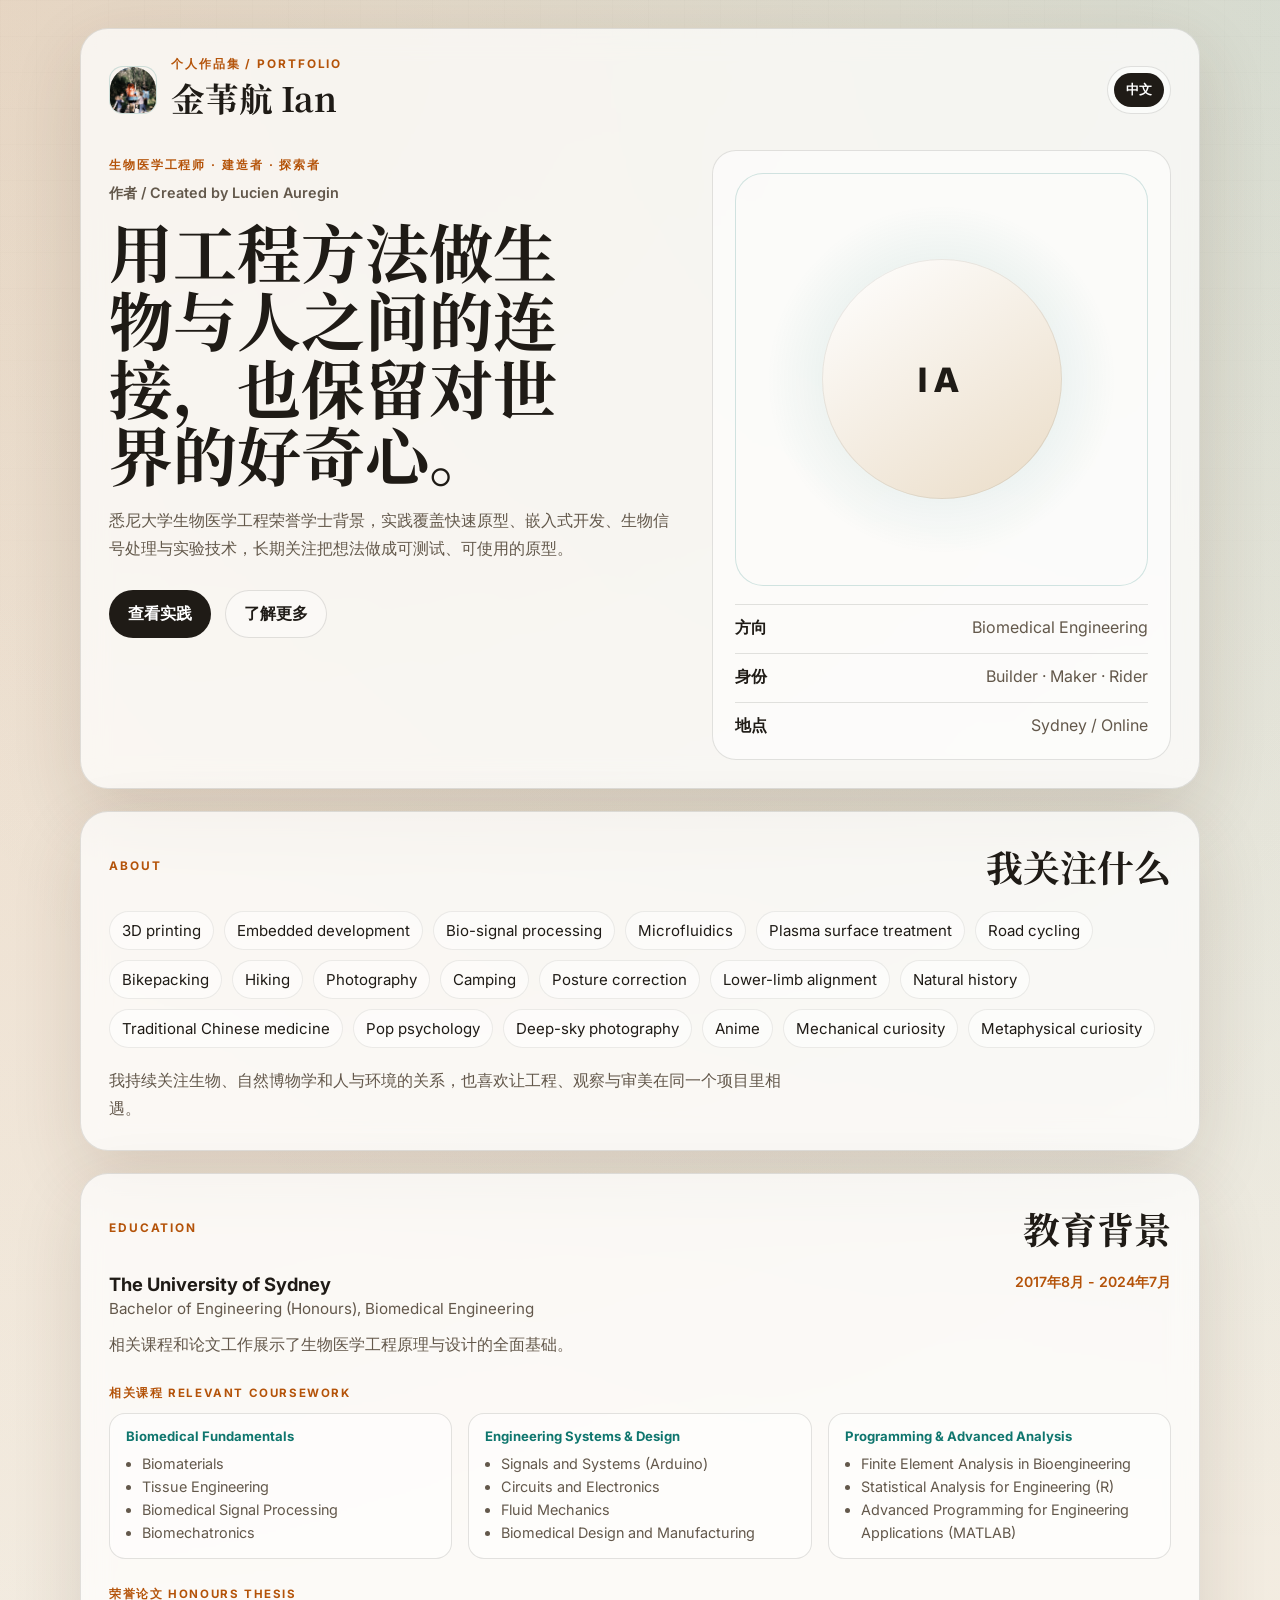
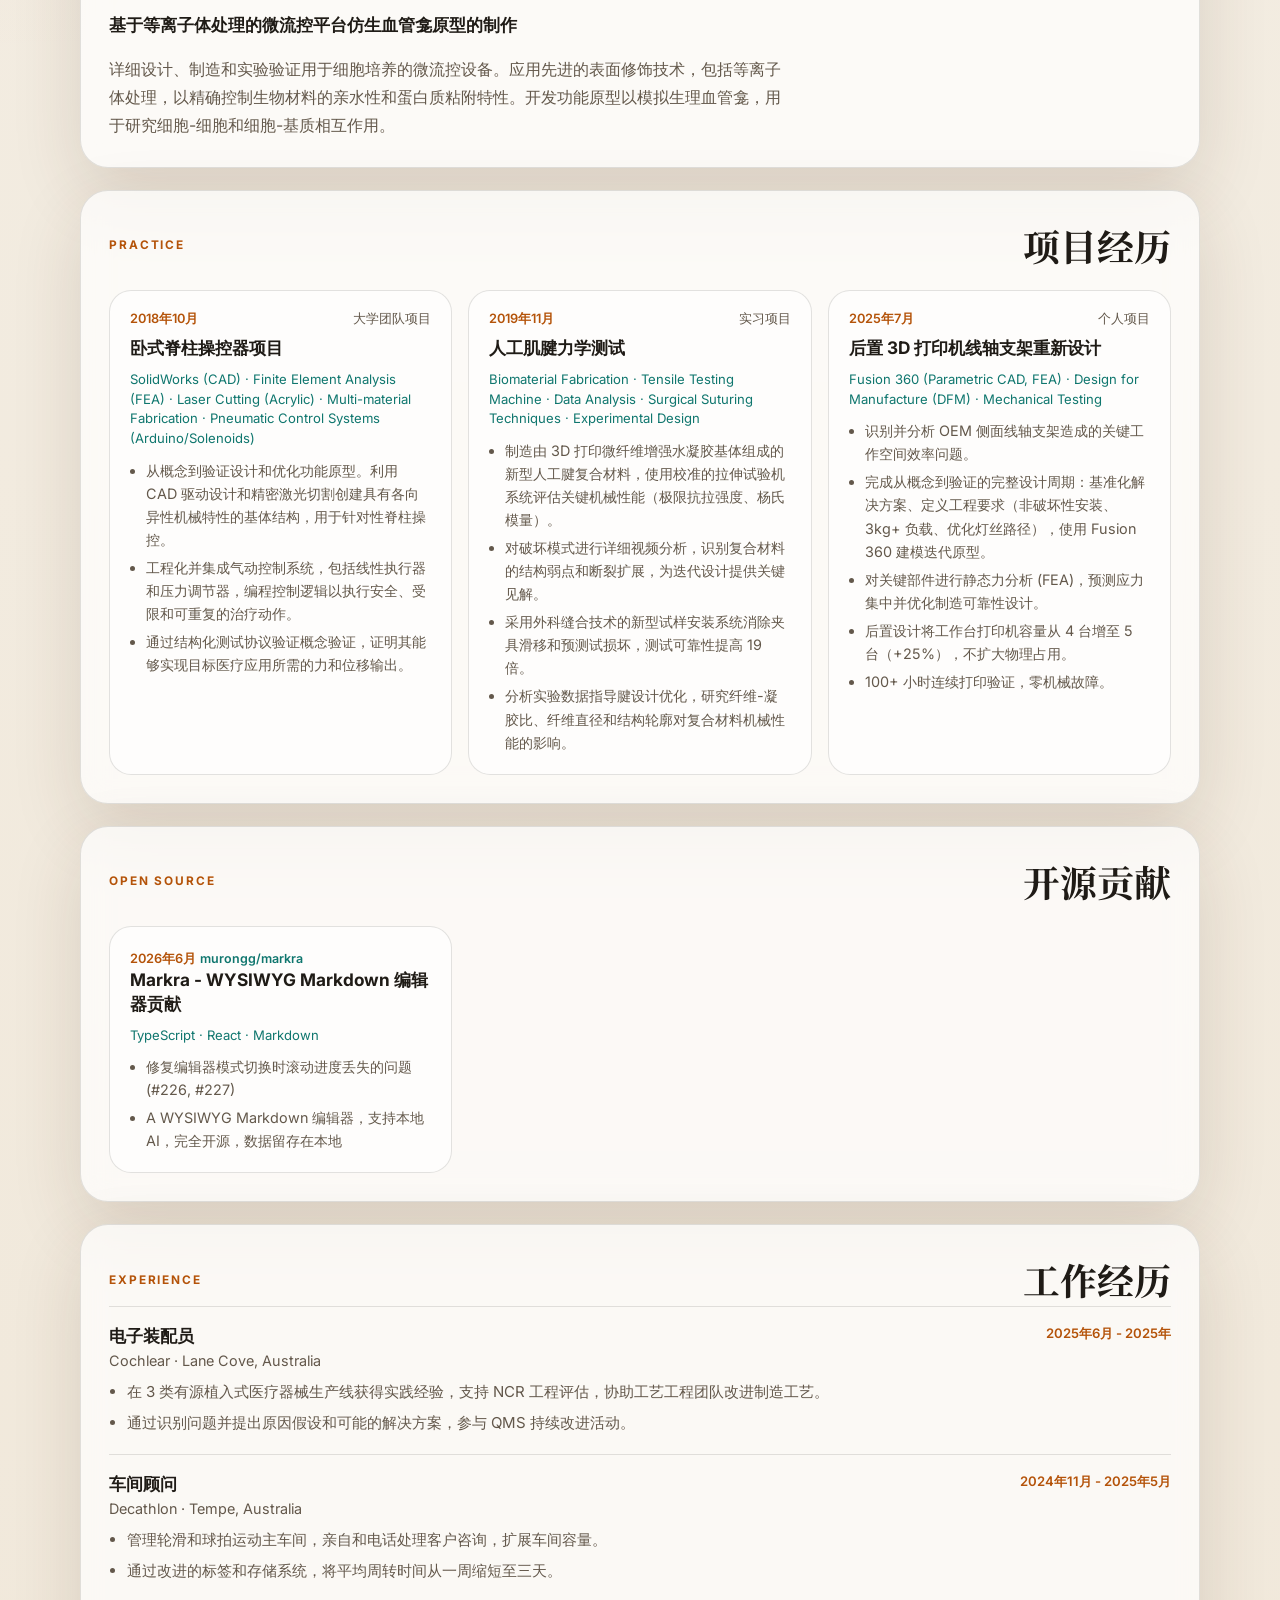
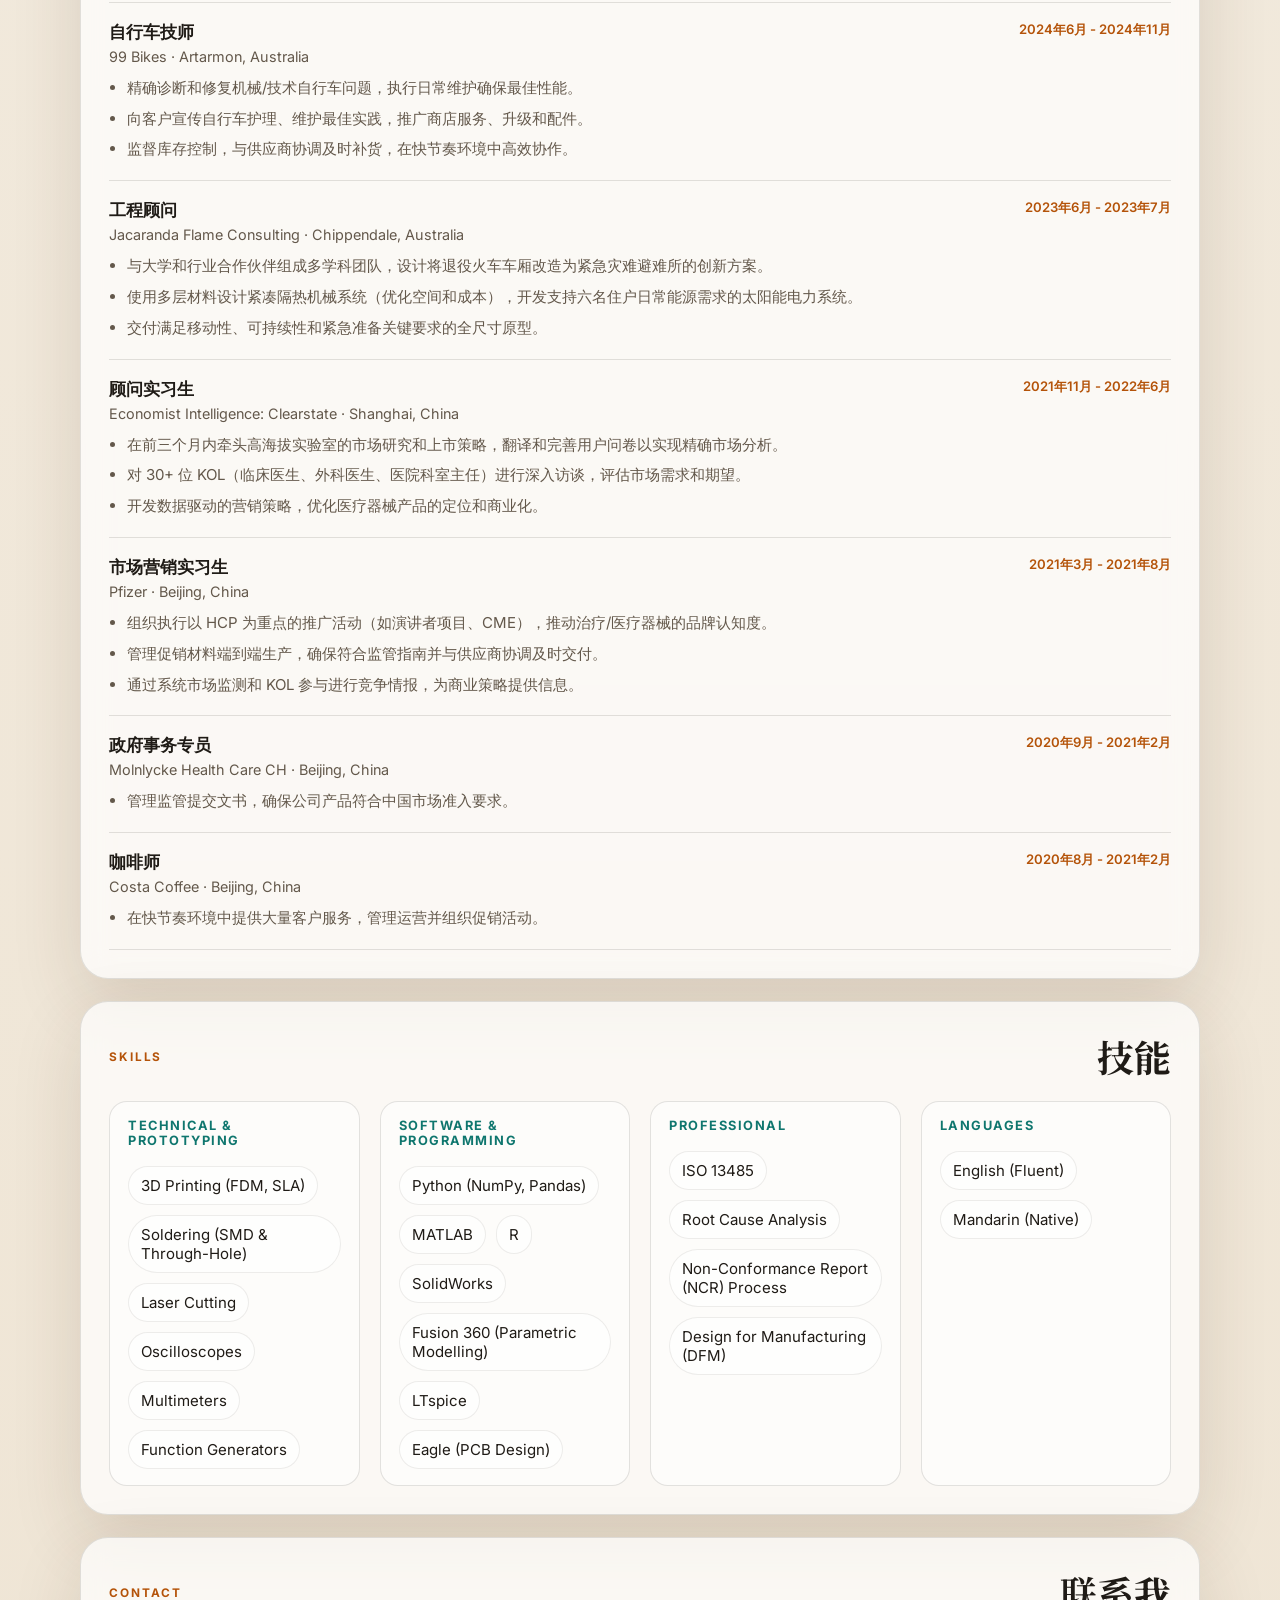
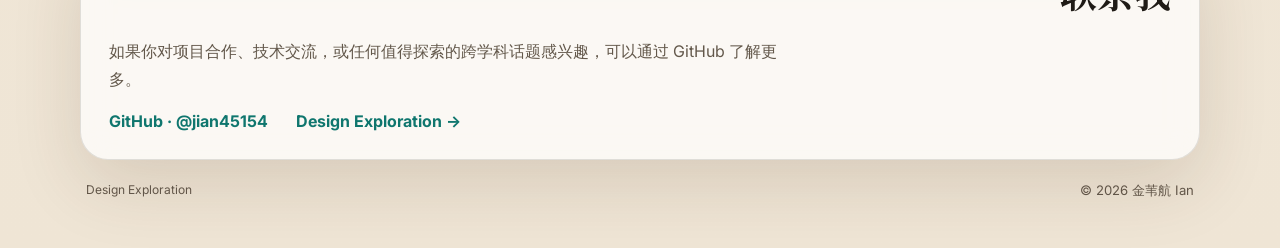
==== commit fd2ea2ab: "Add open source contribution: fix scroll progress in murongg/markra (#227)" ====
--- a/index.html
+++ b/index.html
@@ -126,6 +126,15 @@
         <div class="cards"></div>
       </section>
 
+      <!-- Open Source Contributions -->
+      <section id="contributions" class="section">
+        <div class="section-heading">
+          <p class="eyebrow" data-i18n="contributions.eyebrow">Open Source</p>
+          <h3 data-i18n="contributions.title">开源贡献</h3>
+        </div>
+        <div class="cards"></div>
+      </section>
+
       <!-- Experience -->
       <section id="experience" class="section">
         <div class="section-heading">
--- a/styles.css
+++ b/styles.css
@@ -466,6 +466,13 @@
 }
 .card-period { font-size: 0.8rem; color: var(--accent-2); font-weight: 600; }
 .card-org { font-size: 0.8rem; color: var(--muted); }
+.card-repo {
+  font-size: 0.78rem;
+  color: var(--accent);
+  text-decoration: none;
+  font-weight: 600;
+}
+.card-repo:hover { text-decoration: underline; }
 .card-tech {
   font-size: 0.82rem;
   color: var(--accent);
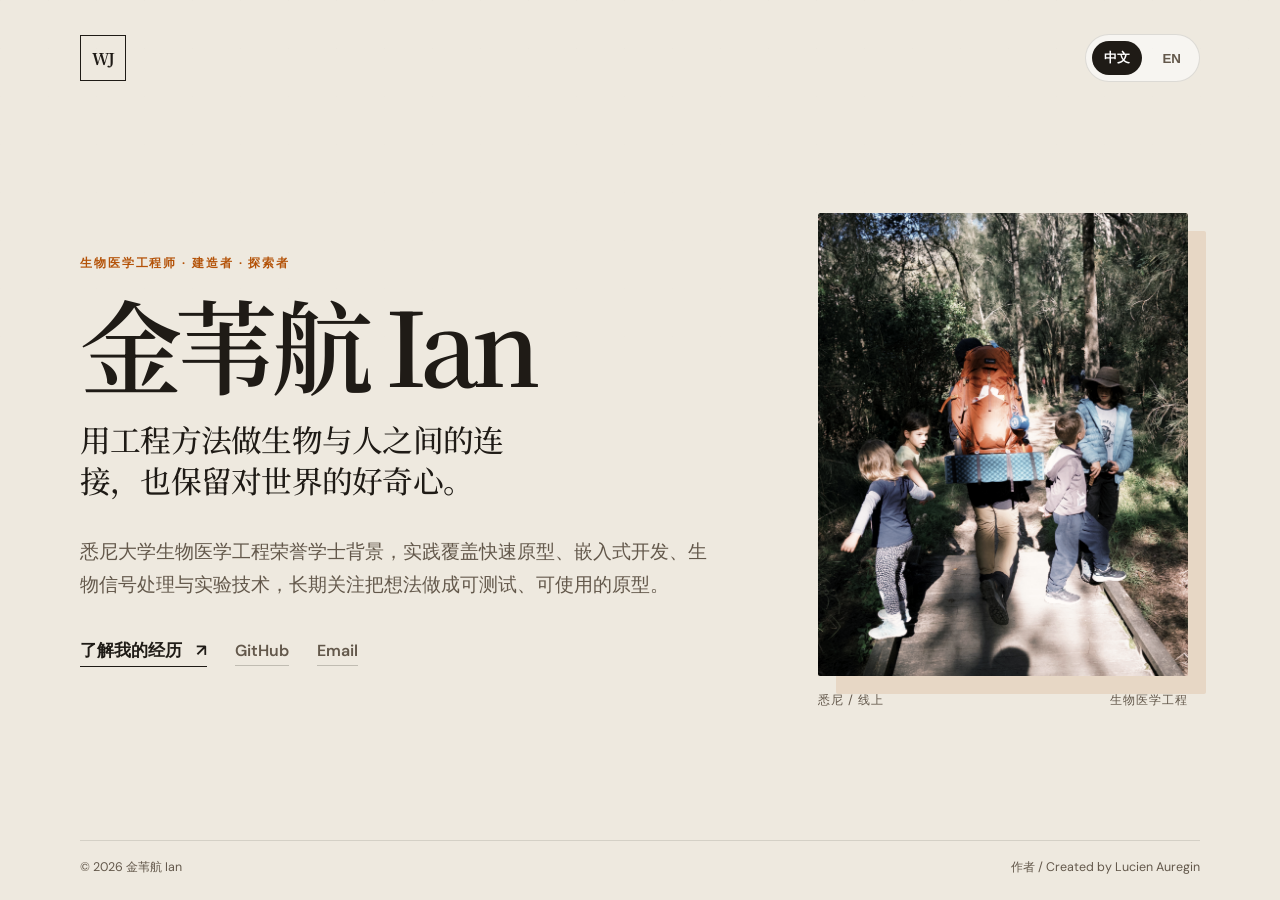
==== commit 12841c48: "Redesign portfolio with concise landing page" ====
--- a/index.html
+++ b/index.html
@@ -4,172 +4,61 @@
     <meta charset="UTF-8" />
     <meta name="viewport" content="width=device-width, initial-scale=1.0" />
     <meta name="description" content="Personal portfolio of Weihang (Ian) Jin" />
-    <meta name="theme-color" content="#f4efe6" />
+    <meta name="theme-color" content="#eee9df" />
     <meta property="og:type" content="website" />
     <meta property="og:title" content="Weihang (Ian) Jin | Personal Portfolio" />
-    <meta property="og:description" content="Biomedical engineering, hands-on prototyping, and interdisciplinary curiosity." />
+    <meta property="og:description" content="Biomedical engineering, practical prototyping, and interdisciplinary curiosity." />
     <meta property="og:url" content="https://jian45154.github.io/" />
     <link rel="canonical" href="https://jian45154.github.io/" />
     <link rel="icon" href="./favicon.svg" type="image/svg+xml" />
     <title>Weihang (Ian) Jin | Personal Portfolio</title>
     <link rel="preconnect" href="https://fonts.googleapis.com" />
     <link rel="preconnect" href="https://fonts.gstatic.com" crossorigin />
-    <link href="https://fonts.googleapis.com/css2?family=Noto+Serif+SC:wght@500;600;700&family=Inter:wght@400;500;600;700;800&display=swap" rel="stylesheet" />
+    <link href="https://fonts.googleapis.com/css2?family=DM+Sans:wght@400;500;600;700&family=Noto+Serif+SC:wght@500;600;700&display=swap" rel="stylesheet" />
     <link rel="stylesheet" href="./styles.css" />
   </head>
-  <body>
+  <body class="home-page">
     <a class="skip-link" href="#main-content">跳到主要内容</a>
     <div class="backdrop"></div>
-    <main id="main-content" class="page">
+    <main id="main-content" class="page home-shell">
+      <header class="site-header">
+        <a class="wordmark" href="./" aria-label="Home">WJ</a>
+        <div class="lang-switch" aria-label="Language switch">
+          <button class="lang-btn active" type="button" data-lang="zh" aria-pressed="true">中文</button>
+          <button class="lang-btn" type="button" data-lang="en" aria-pressed="false">EN</button>
+        </div>
+      </header>
 
-      <!-- Hero -->
-      <section class="hero">
-        <div class="topbar">
-          <div class="brand">
-            <div class="portrait-ring" style="width:48px;height:48px;border-radius:14px;overflow:hidden;">
-              <div class="portrait"><span>IA</span></div>
-            </div>
-            <div>
-              <p class="eyebrow" data-i18n="brand.eyebrow">个人作品集 / Portfolio</p>
-              <h1 data-field="brand-name">金苇航 Ian</h1>
-            </div>
-          </div>
-          <div class="lang-switch" aria-label="Language switch">
-            <button class="lang-btn active" type="button" data-lang="zh" aria-pressed="true">中文</button>
-            <button class="lang-btn" type="button" data-lang="en" aria-pressed="false">EN</button>
+      <section class="home-hero">
+        <div class="home-copy">
+          <p class="kicker" data-field="hero-kicker">生物医学工程师 · 建造者 · 探索者</p>
+          <h1 class="home-name" data-field="brand-name">金苇航 Ian</h1>
+          <h2 data-field="hero-title">用工程方法做生物与人之间的连接，也保留对世界的好奇心。</h2>
+          <p class="lead" data-field="hero-lead">悉尼大学生物医学工程荣誉学士背景，实践覆盖快速原型、嵌入式开发、生物信号处理与实验技术。</p>
+          <div class="home-actions">
+            <a class="text-link primary-link" href="./details.html">
+              <span data-i18n="home.explore">了解我的经历</span>
+              <span aria-hidden="true">↗</span>
+            </a>
+            <a class="text-link" href="https://github.com/jian45154" target="_blank" rel="noreferrer">GitHub</a>
+            <a class="text-link" href="mailto:jian45154@gmail.com">Email</a>
           </div>
         </div>
 
-        <div class="hero-grid">
-          <div class="intro">
-            <p class="kicker" data-field="hero-kicker">Biomedical Engineer · Builder · Explorer</p>
-            <p class="byline" data-field="hero-byline">作者 / Created by Lucien Auregin</p>
-            <h2 data-field="hero-title">用工程方法做生物与人之间的连接，也保留对世界的好奇心。</h2>
-            <p class="lead" data-field="hero-lead">悉尼大学生物医学工程荣誉学士背景，实践覆盖快速原型、嵌入式开发、生物信号处理与实验技术，长期关注把想法做成可测试、可使用的原型。</p>
-            <div class="actions">
-              <a href="#projects" class="primary" data-i18n="hero.cta_primary">查看实践</a>
-              <a href="#education" class="secondary" data-i18n="hero.cta_secondary">了解更多</a>
-            </div>
-          </div>
-
-          <aside class="profile-card">
-            <div class="portrait-ring">
-              <div class="portrait"><span>IA</span></div>
-            </div>
-            <div class="stats">
-              <div>
-                <strong data-i18n="stats.title1">方向</strong>
-                <span>Biomedical Engineering</span>
-              </div>
-              <div>
-                <strong data-i18n="stats.title2">身份</strong>
-                <span data-i18n="stats.value2">Builder · Maker · Rider</span>
-              </div>
-              <div>
-                <strong data-i18n="stats.title3">地点</strong>
-                <span data-i18n="stats.value3">Sydney / Online</span>
-              </div>
-            </div>
-          </aside>
-        </div>
+        <figure class="home-portrait">
+          <div class="portrait"><span>WJ</span></div>
+          <figcaption>
+            <span data-i18n="home.location">Sydney / Online</span>
+            <span data-i18n="home.focus">Biomedical Engineering</span>
+          </figcaption>
+        </figure>
       </section>
 
-      <!-- About -->
-      <section id="about" class="section">
-        <div class="section-heading">
-          <p class="eyebrow" data-i18n="about.eyebrow">About</p>
-          <h3 data-field="about-title">我关注什么</h3>
-        </div>
-        <div class="chips" id="about-chips"></div>
-        <p class="body-copy" data-field="about-body">我持续关注生物、自然博物学和人与环境的关系，也喜欢让工程、观察与审美在同一个项目里相遇。</p>
-      </section>
-
-      <!-- Education -->
-      <section id="education" class="section">
-        <div class="section-heading">
-          <p class="eyebrow" data-i18n="education.eyebrow">Education</p>
-          <h3 data-i18n="education.title">教育背景</h3>
-        </div>
-        <div class="edu-header">
-          <div>
-            <h4 data-field="edu-school">The University of Sydney</h4>
-            <p class="edu-degree" data-field="edu-degree">Bachelor of Engineering (Honours), Biomedical Engineering</p>
-          </div>
-          <span class="edu-period" data-field="edu-period">Aug 2017 - Jul 2024</span>
-        </div>
-        <p class="edu-summary body-copy" data-field="edu-summary"></p>
-
-        <div class="coursework-section">
-          <h4 class="subsection-title">
-            <span data-lang="zh">相关课程</span>
-            <span data-lang="en">Relevant Coursework</span>
-          </h4>
-          <div class="coursework-list"></div>
-        </div>
-
-        <div class="thesis-section">
-          <h4 class="subsection-title">
-            <span data-lang="zh">荣誉论文</span>
-            <span data-lang="en">Honours Thesis</span>
-          </h4>
-          <h5 class="thesis-title" data-field="thesis-title"></h5>
-          <p class="body-copy" data-field="thesis-body"></p>
-        </div>
-      </section>
-
-      <!-- Projects -->
-      <section id="projects" class="section">
-        <div class="section-heading">
-          <p class="eyebrow" data-i18n="projects.eyebrow">Practice</p>
-          <h3 data-i18n="projects.title">实践方向</h3>
-        </div>
-        <div class="cards"></div>
-      </section>
-
-      <!-- Open Source Contributions -->
-      <section id="contributions" class="section">
-        <div class="section-heading">
-          <p class="eyebrow" data-i18n="contributions.eyebrow">Open Source</p>
-          <h3 data-i18n="contributions.title">开源贡献</h3>
-        </div>
-        <div class="cards"></div>
-      </section>
-
-      <!-- Experience -->
-      <section id="experience" class="section">
-        <div class="section-heading">
-          <p class="eyebrow" data-i18n="experience.eyebrow">Experience</p>
-          <h3 data-i18n="experience.title">工作经历</h3>
-        </div>
-        <div class="experience-list"></div>
-      </section>
-
-      <!-- Skills -->
-      <section id="skills" class="section">
-        <div class="section-heading">
-          <p class="eyebrow" data-i18n="skills.eyebrow">Skills</p>
-          <h3 data-i18n="skills.title">技能</h3>
-        </div>
-        <div class="skills-grid"></div>
-      </section>
-
-      <!-- Contact -->
-      <section class="section contact">
-        <div class="section-heading">
-          <p class="eyebrow" data-i18n="contact.eyebrow">Contact</p>
-          <h3 data-i18n="contact.title">联系我</h3>
-        </div>
-        <p class="body-copy" data-i18n="contact.body">如果你对项目合作、技术交流，或任何值得探索的跨学科话题感兴趣，可以通过 GitHub 了解更多。</p>
-        <a class="profile-link" href="https://github.com/jian45154" target="_blank" rel="noreferrer" data-i18n="contact.link">GitHub · @jian45154</a>
-        <a class="profile-link" href="./design-demos/benchmark.html" target="_blank" rel="noopener" style="margin-left:1.5rem;">Design Exploration →</a>
-      </section>
-
-      <footer class="footer">
-        <a href="./design-demos/benchmark.html" style="color:var(--muted);text-decoration:none;font-size:0.75rem;">Design Exploration</a>
+      <footer class="home-footer">
         <span data-field="footer-name">© 2026 金苇航 Ian</span>
+        <span data-field="hero-byline">作者 / Created by Lucien Auregin</span>
       </footer>
     </main>
-
     <script src="./script.js"></script>
   </body>
-</html>+</html>
--- a/styles.css
+++ b/styles.css
@@ -21,7 +21,7 @@
 
 body {
   margin: 0;
-  font-family: "Inter", system-ui, sans-serif;
+  font-family: "DM Sans", system-ui, sans-serif;
   color: var(--text);
   background:
     radial-gradient(circle at top left, rgba(180, 83, 9, 0.15), transparent 32%),
@@ -488,8 +488,6 @@
 }
 .card-highlights li + li { margin-top: 5px; }
 
-.lang-btn.active + .lang-btn:not(.active) { display: none; }
-
 @media (max-width: 860px) {
   .edu-header { flex-direction: column; }
   .exp-header { flex-direction: column; gap: 4px; }
@@ -497,6 +495,231 @@
   .skills-grid { grid-template-columns: 1fr; }
 }
 
+/* Editorial portfolio */
+.home-page,
+.details-page {
+  background:
+    linear-gradient(90deg, transparent 0, transparent calc(50% - 0.5px), rgba(31, 27, 22, 0.055) 50%, transparent calc(50% + 0.5px)),
+    #eee9df;
+}
+
+.home-page .backdrop,
+.details-page .backdrop {
+  opacity: 0.42;
+  background-size: 48px 48px;
+}
+
+.home-shell {
+  min-height: 100vh;
+  display: flex;
+  flex-direction: column;
+  padding: 34px 0 24px;
+}
+
+.site-header,
+.details-nav {
+  display: flex;
+  justify-content: space-between;
+  align-items: center;
+}
+
+.wordmark {
+  display: grid;
+  place-items: center;
+  width: 46px;
+  height: 46px;
+  border: 1px solid var(--text);
+  color: var(--text);
+  text-decoration: none;
+  font-family: "Noto Serif SC", Georgia, serif;
+  font-weight: 700;
+  letter-spacing: -0.04em;
+}
+
+.home-hero {
+  flex: 1;
+  display: grid;
+  grid-template-columns: minmax(0, 1.25fr) minmax(280px, 0.75fr);
+  gap: clamp(48px, 8vw, 120px);
+  align-items: center;
+  padding: clamp(64px, 10vh, 120px) 0;
+}
+
+.home-copy {
+  max-width: 720px;
+}
+
+.home-name {
+  margin-top: 22px;
+  font-size: clamp(4rem, 8vw, 7.4rem);
+  font-family: "Noto Serif SC", Georgia, serif;
+  font-weight: 600;
+  line-height: 0.95;
+  letter-spacing: -0.065em;
+}
+
+.home-copy h2 {
+  max-width: 30ch;
+  margin-top: 30px;
+  font-family: "DM Sans", "Noto Serif SC", system-ui, sans-serif;
+  font-size: clamp(1.35rem, 2.4vw, 2rem);
+  font-weight: 500;
+  line-height: 1.35;
+  letter-spacing: -0.025em;
+  text-wrap: balance;
+}
+
+.home-copy .lead {
+  max-width: 56ch;
+  margin-top: 30px;
+  font-size: clamp(1rem, 1.5vw, 1.18rem);
+}
+
+.home-actions {
+  display: flex;
+  flex-wrap: wrap;
+  gap: 14px 28px;
+  align-items: center;
+  margin-top: 38px;
+}
+
+.text-link {
+  color: var(--muted);
+  text-decoration: none;
+  font-weight: 600;
+  padding-bottom: 4px;
+  border-bottom: 1px solid rgba(31, 27, 22, 0.22);
+}
+
+.primary-link {
+  display: inline-flex;
+  gap: 14px;
+  align-items: center;
+  color: var(--text);
+  font-size: 1.05rem;
+  border-bottom-color: var(--text);
+}
+
+.text-link:hover {
+  color: var(--accent);
+  border-bottom-color: var(--accent);
+}
+
+.home-portrait {
+  margin: 0;
+  align-self: center;
+}
+
+.home-portrait .portrait {
+  width: 100%;
+  max-width: 370px;
+  border-radius: 2px;
+  aspect-ratio: 4 / 5;
+  background: #ded3c2;
+  box-shadow: 18px 18px 0 rgba(180, 83, 9, 0.12);
+  overflow: hidden;
+}
+
+.home-portrait .portrait img {
+  border-radius: 2px !important;
+  filter: saturate(0.78) contrast(1.03);
+}
+
+.home-portrait figcaption {
+  display: flex;
+  justify-content: space-between;
+  gap: 18px;
+  max-width: 370px;
+  margin-top: 16px;
+  color: var(--muted);
+  font-size: 0.78rem;
+  text-transform: uppercase;
+  letter-spacing: 0.08em;
+}
+
+.home-footer {
+  display: flex;
+  justify-content: space-between;
+  gap: 20px;
+  padding-top: 18px;
+  border-top: 1px solid var(--line);
+  color: var(--muted);
+  font-size: 0.78rem;
+}
+
+.details-shell {
+  max-width: 1040px;
+}
+
+.details-nav {
+  padding: 4px 2px 18px;
+}
+
+.back-link {
+  display: inline-flex;
+  gap: 10px;
+  align-items: center;
+  color: var(--text);
+  text-decoration: none;
+  font-weight: 700;
+}
+
+.details-page .hero,
+.details-page .section {
+  border-radius: 3px;
+  box-shadow: 0 18px 55px rgba(68, 45, 21, 0.09);
+  background: rgba(250, 247, 240, 0.82);
+}
+
+.details-page .card,
+.details-page .profile-card,
+.details-page .coursework-group,
+.details-page .skill-group {
+  border-radius: 2px;
+}
+
+.details-page .portrait-ring {
+  border-radius: 2px;
+}
+
+.details-page .portrait {
+  border-radius: 2px;
+  overflow: hidden;
+}
+
+.details-page .portrait img {
+  border-radius: 2px !important;
+}
+
+@media (max-width: 760px) {
+  .home-shell {
+    padding-top: 22px;
+  }
+
+  .home-hero {
+    grid-template-columns: 1fr;
+    gap: 46px;
+    padding: 56px 0;
+  }
+
+  .home-copy h2 {
+    font-size: clamp(1.25rem, 5.8vw, 1.75rem);
+  }
+
+  .home-name {
+    font-size: clamp(3.6rem, 18vw, 5.4rem);
+  }
+
+  .home-portrait {
+    width: min(82%, 370px);
+  }
+
+  .home-footer,
+  .home-portrait figcaption {
+    flex-direction: column;
+  }
+}
+
 @media (max-width: 640px) {
   .stats div { flex-direction: column; }
   .stats span { text-align: left; }
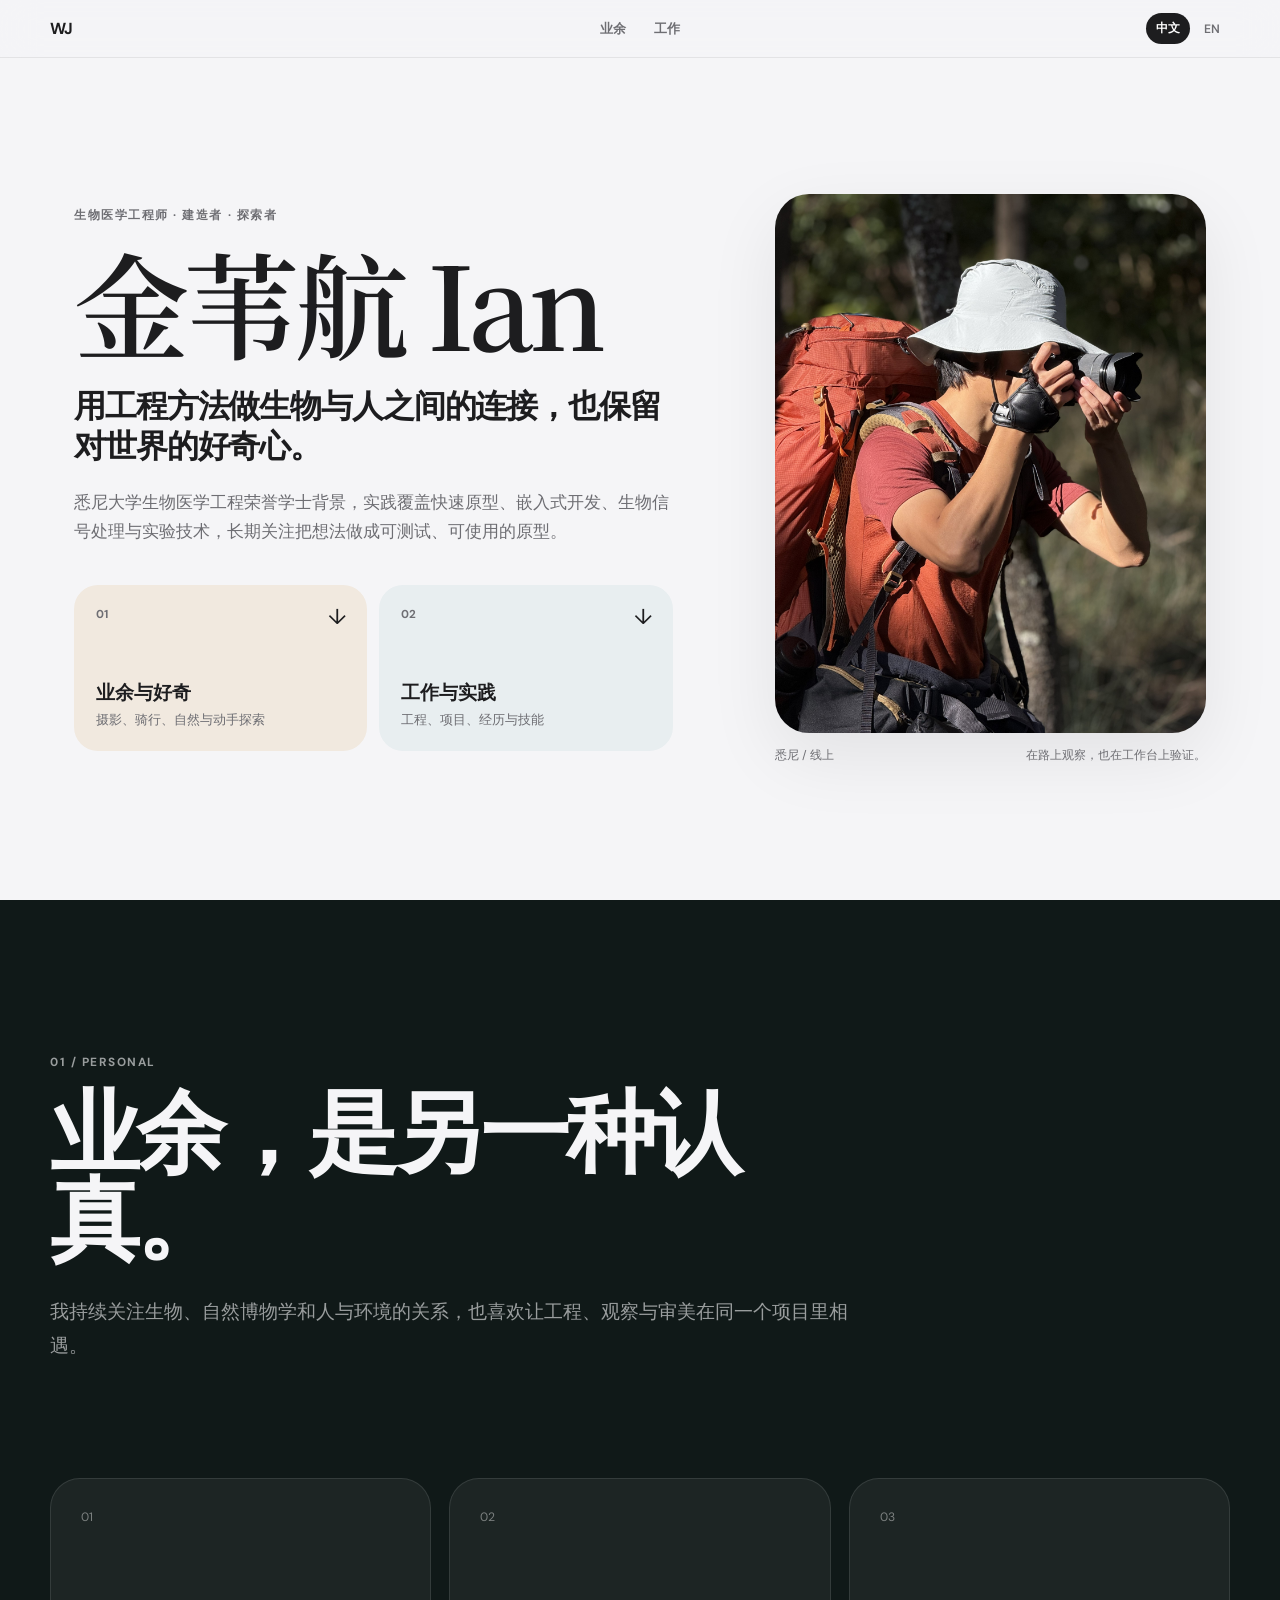
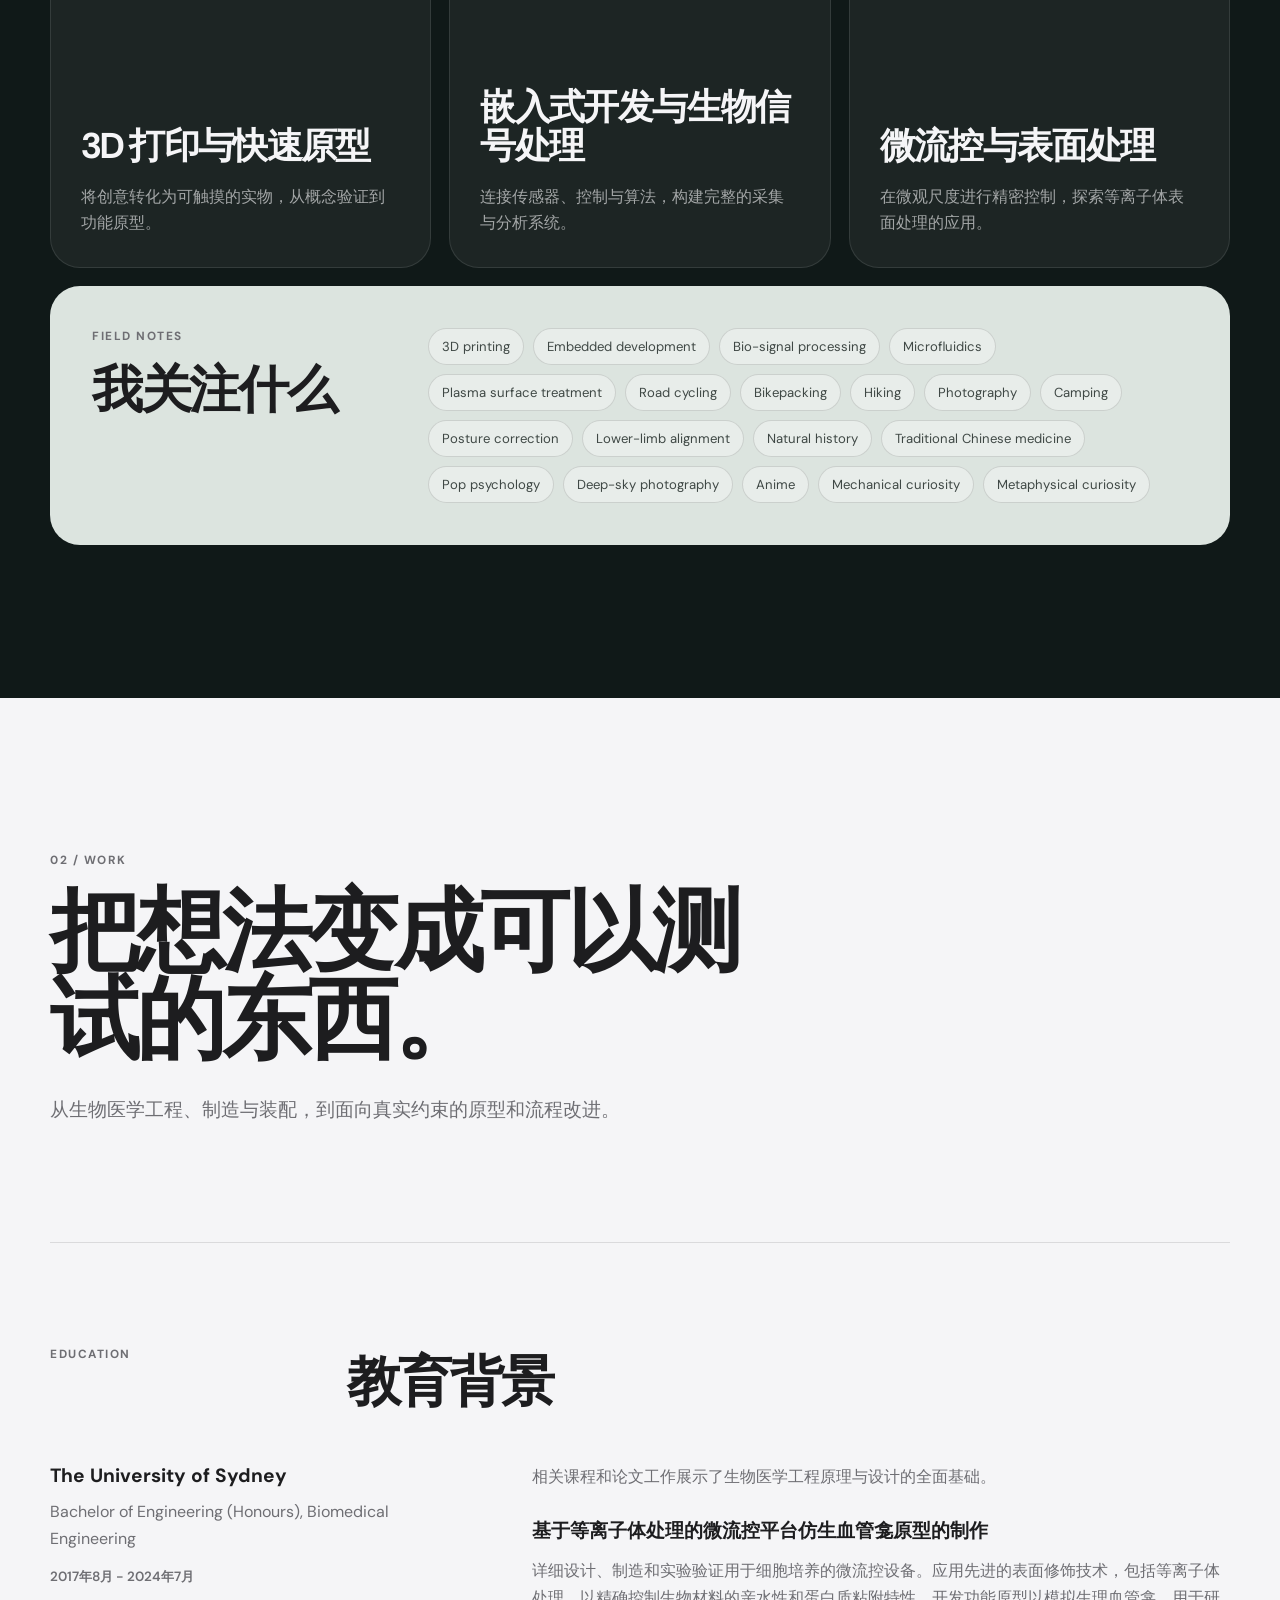
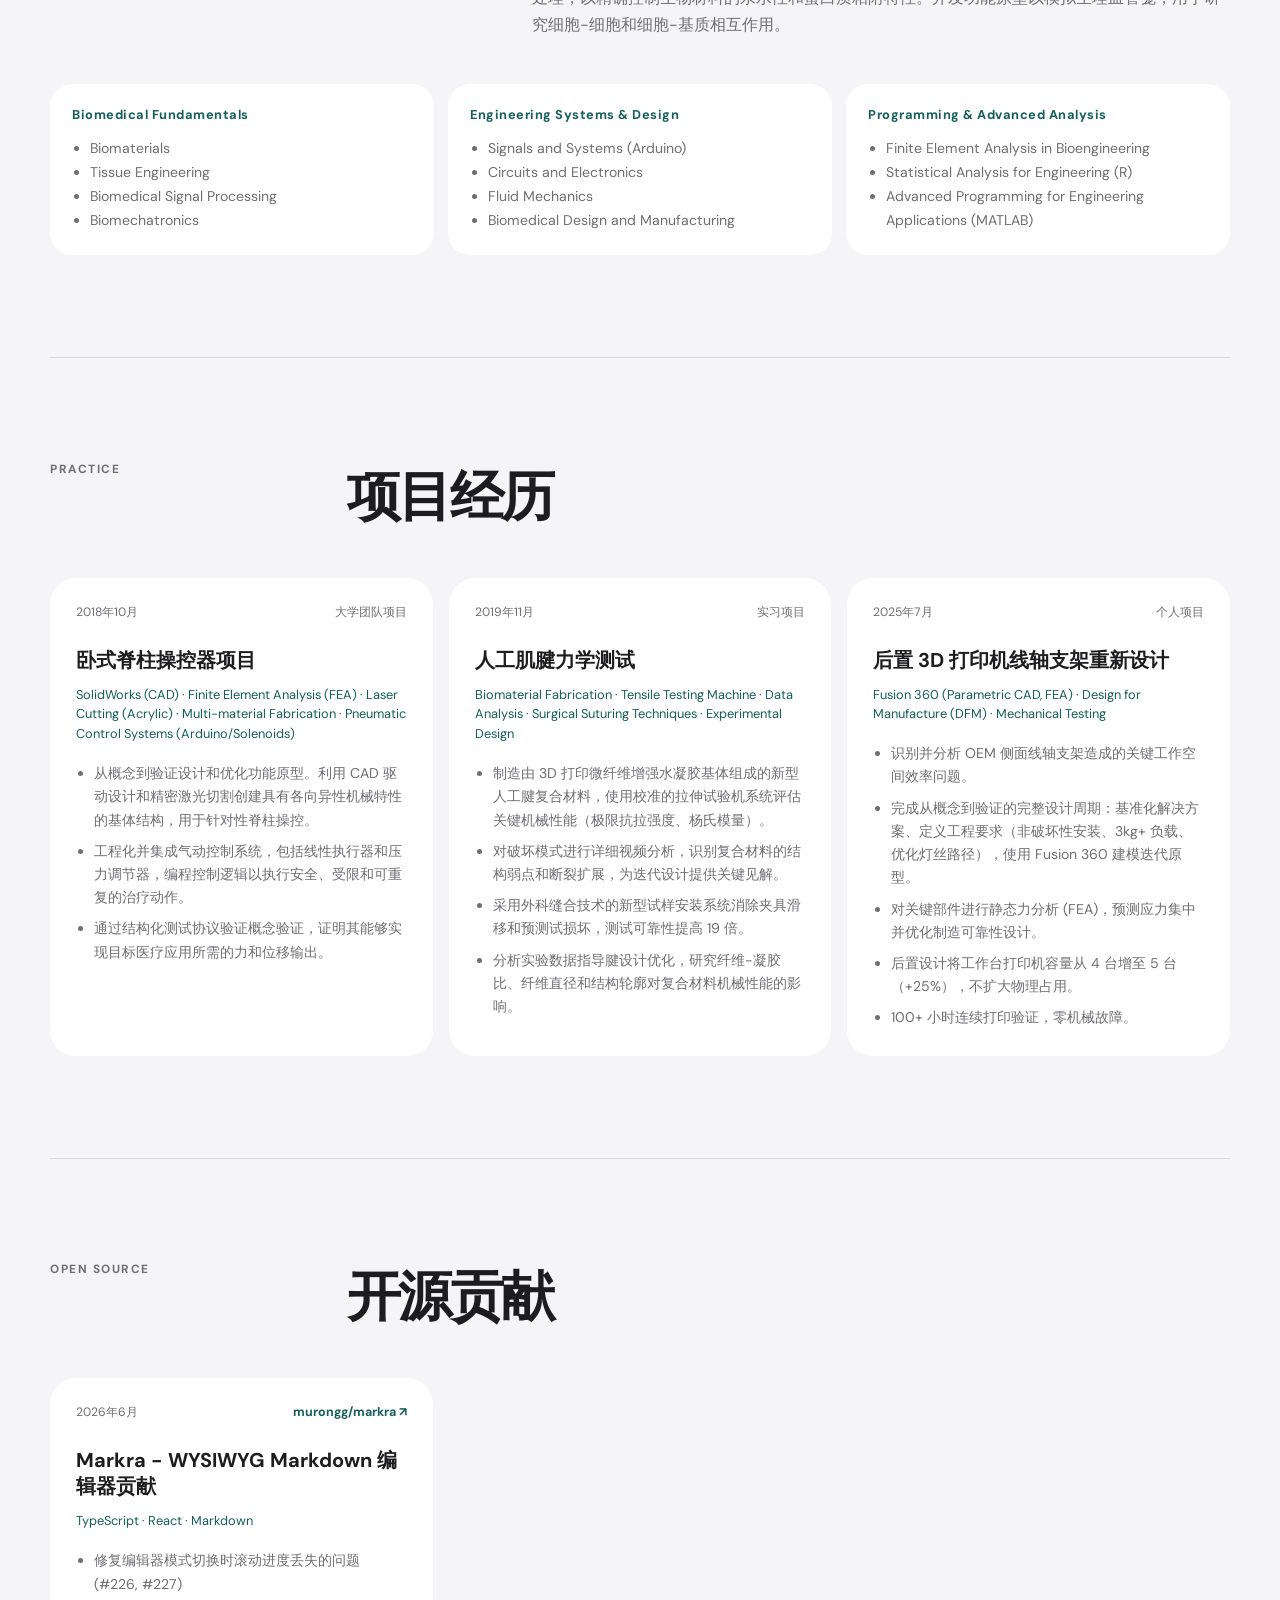
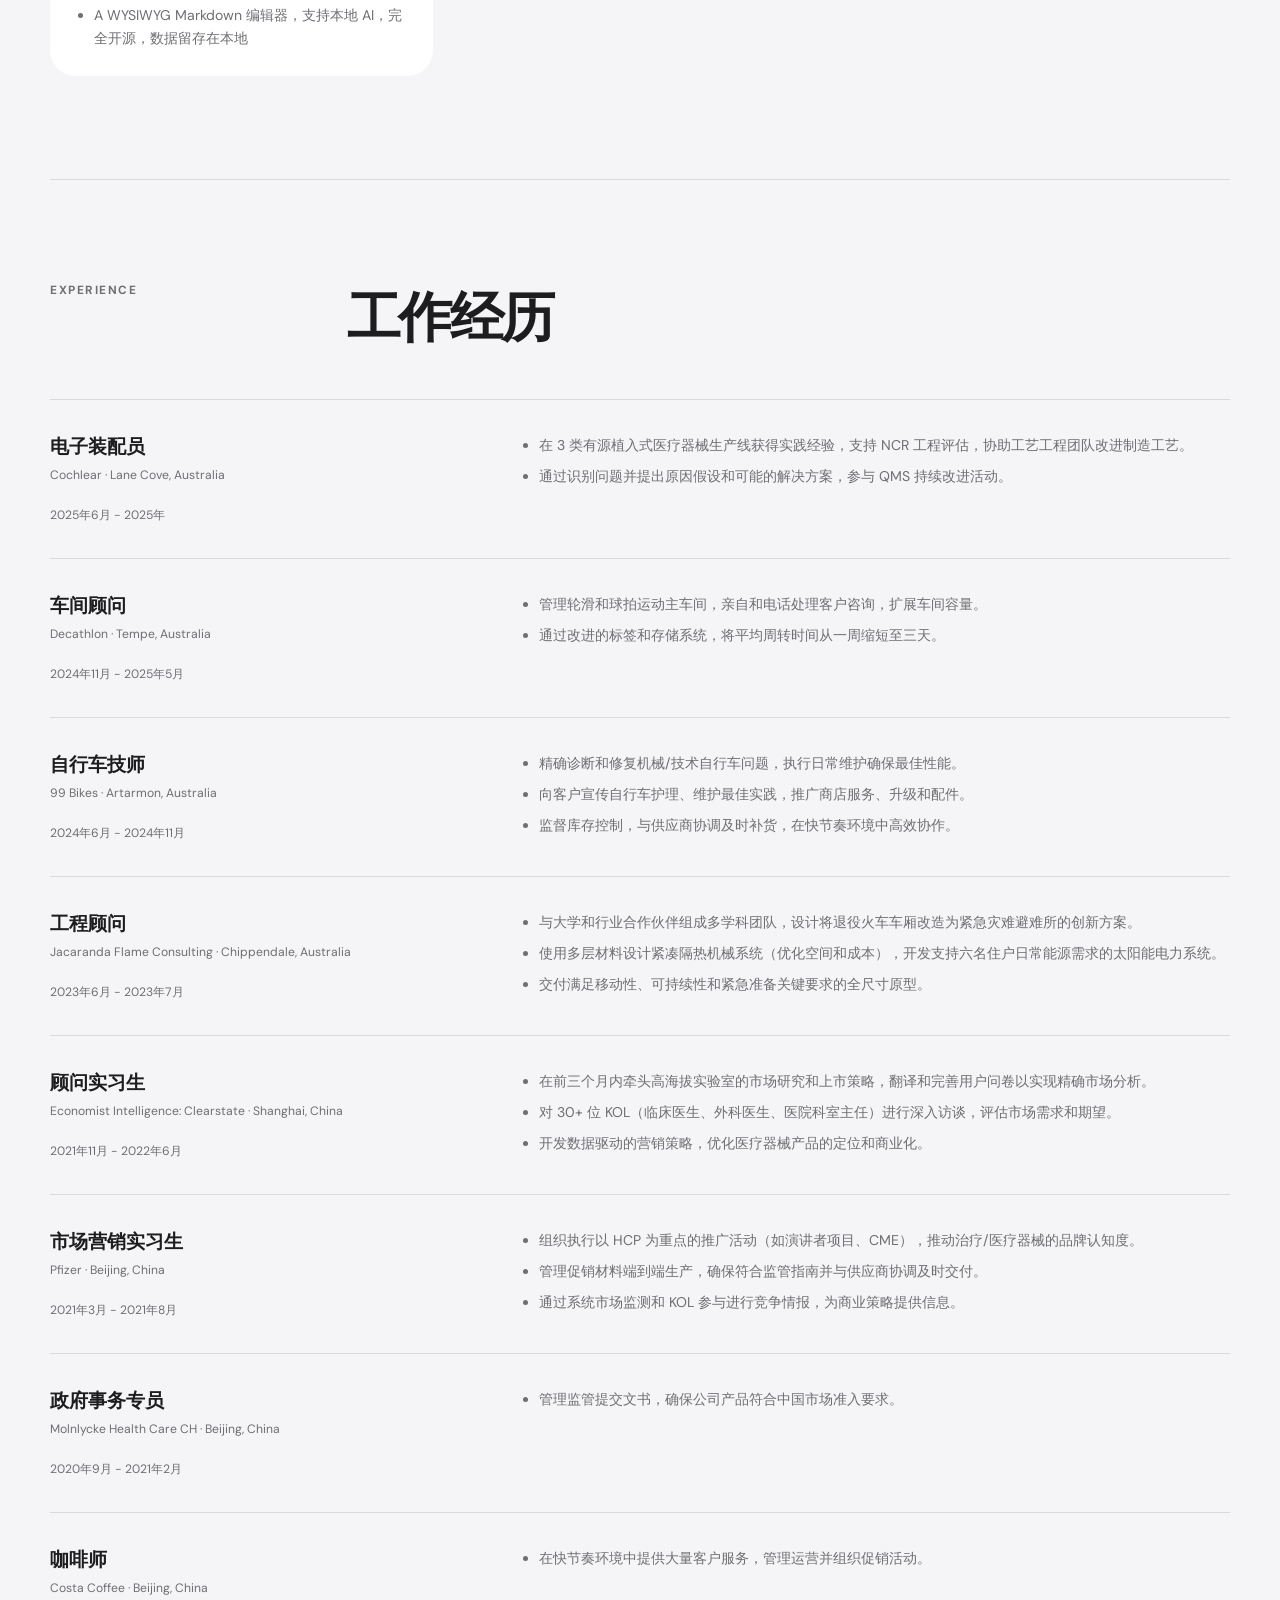
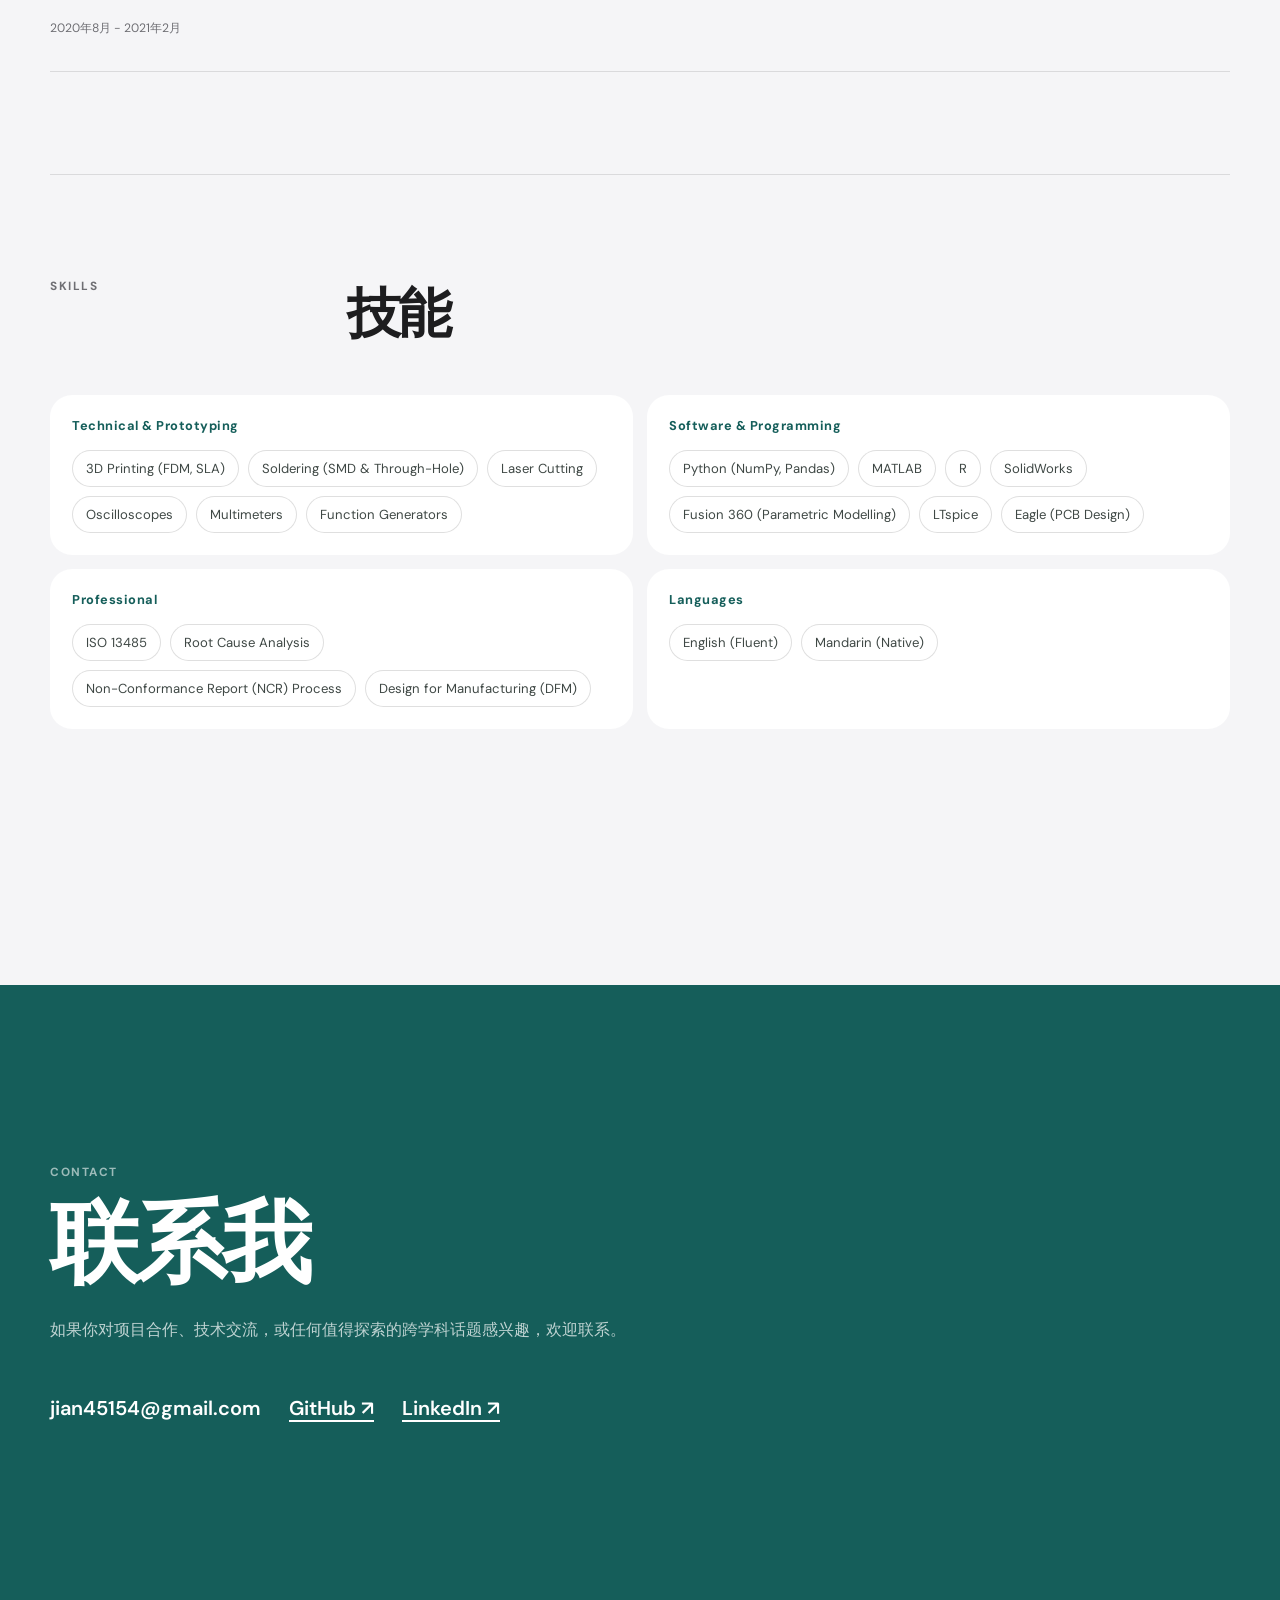
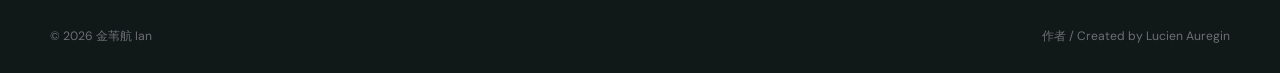
==== commit 0f573aca: "Unify portfolio into scrolling single page" ====
--- a/index.html
+++ b/index.html
@@ -4,7 +4,7 @@
     <meta charset="UTF-8" />
     <meta name="viewport" content="width=device-width, initial-scale=1.0" />
     <meta name="description" content="Personal portfolio of Weihang (Ian) Jin" />
-    <meta name="theme-color" content="#eee9df" />
+    <meta name="theme-color" content="#f5f5f7" />
     <meta property="og:type" content="website" />
     <meta property="og:title" content="Weihang (Ian) Jin | Personal Portfolio" />
     <meta property="og:description" content="Biomedical engineering, practical prototyping, and interdisciplinary curiosity." />
@@ -17,48 +17,165 @@
     <link href="https://fonts.googleapis.com/css2?family=DM+Sans:wght@400;500;600;700&family=Noto+Serif+SC:wght@500;600;700&display=swap" rel="stylesheet" />
     <link rel="stylesheet" href="./styles.css" />
   </head>
-  <body class="home-page">
+  <body>
     <a class="skip-link" href="#main-content">跳到主要内容</a>
-    <div class="backdrop"></div>
-    <main id="main-content" class="page home-shell">
-      <header class="site-header">
-        <a class="wordmark" href="./" aria-label="Home">WJ</a>
-        <div class="lang-switch" aria-label="Language switch">
-          <button class="lang-btn active" type="button" data-lang="zh" aria-pressed="true">中文</button>
-          <button class="lang-btn" type="button" data-lang="en" aria-pressed="false">EN</button>
-        </div>
-      </header>
 
-      <section class="home-hero">
-        <div class="home-copy">
-          <p class="kicker" data-field="hero-kicker">生物医学工程师 · 建造者 · 探索者</p>
-          <h1 class="home-name" data-field="brand-name">金苇航 Ian</h1>
-          <h2 data-field="hero-title">用工程方法做生物与人之间的连接，也保留对世界的好奇心。</h2>
-          <p class="lead" data-field="hero-lead">悉尼大学生物医学工程荣誉学士背景，实践覆盖快速原型、嵌入式开发、生物信号处理与实验技术。</p>
-          <div class="home-actions">
-            <a class="text-link primary-link" href="./details.html">
-              <span data-i18n="home.explore">了解我的经历</span>
-              <span aria-hidden="true">↗</span>
+    <header class="site-header">
+      <a class="wordmark" href="#top" aria-label="Home">WJ</a>
+      <nav class="site-nav" aria-label="Page navigation">
+        <a href="#personal" data-i18n="nav.personal">业余</a>
+        <a href="#work" data-i18n="nav.work">工作</a>
+      </nav>
+      <div class="lang-switch" aria-label="Language switch">
+        <button class="lang-btn active" type="button" data-lang="zh" aria-pressed="true">中文</button>
+        <button class="lang-btn" type="button" data-lang="en" aria-pressed="false">EN</button>
+      </div>
+    </header>
+
+    <main id="main-content">
+      <section id="top" class="hero">
+        <div class="hero-copy reveal">
+          <p class="eyebrow" data-field="hero-kicker">生物医学工程师 · 建造者 · 探索者</p>
+          <h1 data-field="brand-name">金苇航 Ian</h1>
+          <p class="hero-statement" data-field="hero-title">用工程方法做生物与人之间的连接，也保留对世界的好奇心。</p>
+          <p class="hero-lead" data-field="hero-lead">悉尼大学生物医学工程荣誉学士背景，实践覆盖快速原型、嵌入式开发、生物信号处理与实验技术。</p>
+
+          <div class="hero-routes" aria-label="Explore portfolio">
+            <a class="route-card route-card-personal" href="#personal">
+              <span class="route-index">01</span>
+              <strong data-i18n="hero.personal">业余与好奇</strong>
+              <span data-i18n="hero.personalNote">摄影、骑行、自然与动手探索</span>
+              <span class="route-arrow" aria-hidden="true">↓</span>
             </a>
-            <a class="text-link" href="https://github.com/jian45154" target="_blank" rel="noreferrer">GitHub</a>
-            <a class="text-link" href="mailto:jian45154@gmail.com">Email</a>
+            <a class="route-card route-card-work" href="#work">
+              <span class="route-index">02</span>
+              <strong data-i18n="hero.work">工作与实践</strong>
+              <span data-i18n="hero.workNote">工程、项目、经历与技能</span>
+              <span class="route-arrow" aria-hidden="true">↓</span>
+            </a>
           </div>
         </div>
 
-        <figure class="home-portrait">
-          <div class="portrait"><span>WJ</span></div>
+        <figure class="hero-portrait reveal">
+          <img src="./assets/portrait.jpeg" alt="Weihang (Ian) Jin photographing outdoors" />
           <figcaption>
-            <span data-i18n="home.location">Sydney / Online</span>
-            <span data-i18n="home.focus">Biomedical Engineering</span>
+            <span data-i18n="home.location">悉尼 / 线上</span>
+            <span data-i18n="portrait.caption">在路上观察，也在工作台上验证。</span>
           </figcaption>
         </figure>
       </section>
 
-      <footer class="home-footer">
-        <span data-field="footer-name">© 2026 金苇航 Ian</span>
-        <span data-field="hero-byline">作者 / Created by Lucien Auregin</span>
-      </footer>
+      <section id="personal" class="chapter chapter-personal">
+        <div class="chapter-intro reveal">
+          <p class="chapter-number">01 / Personal</p>
+          <h2 data-i18n="personal.title">业余，是另一种认真。</h2>
+          <p data-field="about-body">我持续关注生物、自然博物学和人与环境的关系，也喜欢让工程、观察与审美在同一个项目里相遇。</p>
+        </div>
+
+        <div class="feature-grid">
+          <article class="feature-card reveal">
+            <span>01</span>
+            <h3 data-i18n="practice.prototype">3D 打印与快速原型</h3>
+            <p data-i18n="practice.prototypeBody">将创意转化为可触摸的实物，从概念验证到功能原型。</p>
+          </article>
+          <article class="feature-card reveal">
+            <span>02</span>
+            <h3 data-i18n="practice.signal">嵌入式开发与生物信号处理</h3>
+            <p data-i18n="practice.signalBody">连接传感器、控制与算法，构建完整的采集与分析系统。</p>
+          </article>
+          <article class="feature-card reveal">
+            <span>03</span>
+            <h3 data-i18n="practice.microfluidics">微流控与表面处理</h3>
+            <p data-i18n="practice.microfluidicsBody">在微观尺度进行精密控制，探索等离子体表面处理的应用。</p>
+          </article>
+        </div>
+
+        <div class="interest-panel reveal">
+          <div>
+            <p class="eyebrow">Field notes</p>
+            <h3 data-field="about-title">我关注什么</h3>
+          </div>
+          <div class="chips" id="about-chips"></div>
+        </div>
+      </section>
+
+      <section id="work" class="chapter chapter-work">
+        <div class="chapter-intro reveal">
+          <p class="chapter-number">02 / Work</p>
+          <h2 data-i18n="work.title">把想法变成可以测试的东西。</h2>
+          <p data-i18n="work.body">从生物医学工程、制造与装配，到面向真实约束的原型和流程改进。</p>
+        </div>
+
+        <section id="education" class="content-section reveal">
+          <div class="section-heading">
+            <p class="eyebrow" data-i18n="education.eyebrow">Education</p>
+            <h3 data-i18n="education.title">教育背景</h3>
+          </div>
+          <div class="education-layout">
+            <div>
+              <h4 data-field="edu-school">The University of Sydney</h4>
+              <p class="meta-line" data-field="edu-degree">Bachelor of Engineering (Honours), Biomedical Engineering</p>
+              <p class="period" data-field="edu-period">2017年8月 - 2024年7月</p>
+            </div>
+            <div>
+              <p class="body-copy" data-field="edu-summary"></p>
+              <h4 class="thesis-title" data-field="thesis-title"></h4>
+              <p class="body-copy" data-field="thesis-body"></p>
+            </div>
+          </div>
+          <div class="coursework-list"></div>
+        </section>
+
+        <section id="projects" class="content-section reveal">
+          <div class="section-heading">
+            <p class="eyebrow" data-i18n="projects.eyebrow">Practice</p>
+            <h3 data-i18n="projects.title">项目经历</h3>
+          </div>
+          <div class="cards"></div>
+        </section>
+
+        <section id="contributions" class="content-section reveal">
+          <div class="section-heading">
+            <p class="eyebrow" data-i18n="contributions.eyebrow">Open Source</p>
+            <h3 data-i18n="contributions.title">开源贡献</h3>
+          </div>
+          <div class="cards"></div>
+        </section>
+
+        <section id="experience" class="content-section reveal">
+          <div class="section-heading">
+            <p class="eyebrow" data-i18n="experience.eyebrow">Experience</p>
+            <h3 data-i18n="experience.title">工作经历</h3>
+          </div>
+          <div class="experience-list"></div>
+        </section>
+
+        <section id="skills" class="content-section reveal">
+          <div class="section-heading">
+            <p class="eyebrow" data-i18n="skills.eyebrow">Skills</p>
+            <h3 data-i18n="skills.title">技能</h3>
+          </div>
+          <div class="skills-grid"></div>
+        </section>
+      </section>
+
+      <section class="contact-section reveal">
+        <p class="eyebrow" data-i18n="contact.eyebrow">Contact</p>
+        <h2 data-i18n="contact.title">联系我</h2>
+        <p data-i18n="contact.body">如果你对项目合作、技术交流，或任何值得探索的跨学科话题感兴趣，欢迎联系。</p>
+        <div class="contact-row">
+          <span class="email-text" data-field="contact-email">jian45154@gmail.com</span>
+          <a href="https://github.com/jian45154" target="_blank" rel="noreferrer">GitHub ↗</a>
+          <a href="https://www.linkedin.com/in/weihang-ian-jin-91941314a" target="_blank" rel="noreferrer">LinkedIn ↗</a>
+        </div>
+      </section>
     </main>
+
+    <footer>
+      <span data-field="footer-name">© 2026 金苇航 Ian</span>
+      <span data-field="hero-byline">作者 / Created by Lucien Auregin</span>
+    </footer>
+
     <script src="./script.js"></script>
   </body>
 </html>
--- a/styles.css
+++ b/styles.css
@@ -1,14 +1,15 @@
 :root {
   color-scheme: light;
-  --bg: #f4efe6;
-  --bg-2: #efe5d5;
-  --card: rgba(255, 255, 255, 0.72);
-  --text: #1f1b16;
-  --muted: #63584b;
-  --line: rgba(31, 27, 22, 0.12);
-  --accent: #0f766e;
-  --accent-2: #b45309;
-  --shadow: 0 24px 70px rgba(68, 45, 21, 0.14);
+  --bg: #f5f5f7;
+  --surface: #ffffff;
+  --surface-soft: #e8eef0;
+  --surface-warm: #f1e9df;
+  --text: #1d1d1f;
+  --muted: #6e6e73;
+  --line: rgba(29, 29, 31, 0.12);
+  --green: #155e5a;
+  --orange: #b14f24;
+  --shadow: 0 24px 70px rgba(0, 0, 0, 0.08);
 }
 
 * {
@@ -17,715 +18,775 @@
 
 html {
   scroll-behavior: smooth;
+  scroll-padding-top: 78px;
 }
 
 body {
   margin: 0;
+  color: var(--text);
+  background: var(--bg);
   font-family: "DM Sans", system-ui, sans-serif;
-  color: var(--text);
-  background:
-    radial-gradient(circle at top left, rgba(180, 83, 9, 0.15), transparent 32%),
-    radial-gradient(circle at top right, rgba(15, 118, 110, 0.12), transparent 30%),
-    linear-gradient(180deg, var(--bg), var(--bg-2));
+  -webkit-font-smoothing: antialiased;
+}
+
+a {
+  color: inherit;
+}
+
+h1,
+h2,
+h3,
+h4,
+p,
+figure {
+  margin: 0;
+}
+
+h1,
+h2,
+h3 {
+  letter-spacing: -0.045em;
 }
 
 .skip-link {
   position: fixed;
   top: 12px;
   left: 12px;
-  z-index: 10;
+  z-index: 100;
   transform: translateY(-160%);
   padding: 10px 14px;
-  border-radius: 10px;
+  border-radius: 999px;
+  color: white;
   background: var(--text);
-  color: white;
-  text-decoration: none;
 }
 
 .skip-link:focus {
   transform: translateY(0);
 }
 
-.backdrop {
-  position: fixed;
-  inset: 0;
-  pointer-events: none;
-  background-image:
-    linear-gradient(rgba(31, 27, 22, 0.03) 1px, transparent 1px),
-    linear-gradient(90deg, rgba(31, 27, 22, 0.03) 1px, transparent 1px);
-  background-size: 36px 36px;
-  mask-image: linear-gradient(180deg, rgba(0, 0, 0, 0.3), transparent 85%);
-}
-
-.page {
-  width: min(1120px, calc(100% - 32px));
+.site-header {
+  position: sticky;
+  top: 0;
+  z-index: 20;
+  display: grid;
+  grid-template-columns: 1fr auto 1fr;
+  align-items: center;
+  min-height: 58px;
+  padding: 0 max(24px, calc((100vw - 1180px) / 2));
+  border-bottom: 1px solid rgba(29, 29, 31, 0.08);
+  background: rgba(245, 245, 247, 0.82);
+  backdrop-filter: saturate(180%) blur(18px);
+}
+
+.wordmark {
+  width: max-content;
+  text-decoration: none;
+  font-weight: 700;
+  letter-spacing: -0.05em;
+}
+
+.site-nav {
+  display: flex;
+  gap: 28px;
+}
+
+.site-nav a {
+  color: var(--muted);
+  font-size: 0.84rem;
+  font-weight: 600;
+  text-decoration: none;
+}
+
+.site-nav a:hover {
+  color: var(--text);
+}
+
+.lang-switch {
+  justify-self: end;
+  display: flex;
+  gap: 4px;
+}
+
+.lang-btn {
+  border: 0;
+  border-radius: 999px;
+  padding: 7px 10px;
+  color: var(--muted);
+  background: transparent;
+  font: inherit;
+  font-size: 0.76rem;
+  font-weight: 600;
+  cursor: pointer;
+}
+
+.lang-btn.active {
+  color: white;
+  background: var(--text);
+}
+
+.hero {
+  display: grid;
+  grid-template-columns: minmax(0, 1fr) minmax(360px, 0.72fr);
+  gap: clamp(48px, 8vw, 120px);
+  align-items: center;
+  min-height: calc(100svh - 58px);
+  max-width: 1180px;
   margin: 0 auto;
-  padding: 28px 0 48px;
-}
-
-.hero,
-.section {
-  background: var(--card);
-  border: 1px solid var(--line);
-  box-shadow: var(--shadow);
-  backdrop-filter: blur(14px);
-  border-radius: 28px;
-  padding: 28px;
-}
-
-.section {
-  margin-top: 22px;
-}
-
-.topbar,
-.hero-grid,
-.actions,
-.brand,
-.section-heading,
-.stats {
-  display: flex;
-}
-
-.topbar,
-.section-heading {
-  justify-content: space-between;
-  align-items: center;
-}
-
-.brand {
-  gap: 14px;
-  align-items: center;
-}
-
-.brand-mark {
-  display: grid;
-  place-items: center;
-  width: 48px;
-  height: 48px;
-  border-radius: 16px;
-  background: linear-gradient(135deg, var(--accent), #14532d);
-  color: white;
-  font-size: 0.82rem;
-  font-weight: 800;
-  letter-spacing: 0.08em;
+  padding: 72px 24px;
 }
 
 .eyebrow,
-.kicker {
-  margin: 0;
-  text-transform: uppercase;
-  letter-spacing: 0.16em;
-  color: var(--accent-2);
+.chapter-number {
+  color: var(--muted);
   font-size: 0.74rem;
   font-weight: 700;
-}
-
-h1,
-h2,
-h3,
-h4,
-p {
-  margin: 0;
-}
-
-h1,
-h2,
-h3 {
+  letter-spacing: 0.13em;
+  text-transform: uppercase;
+}
+
+.hero h1 {
+  max-width: 8ch;
+  margin-top: 24px;
   font-family: "Noto Serif SC", Georgia, serif;
-}
-
-h1 {
-  font-size: clamp(1.6rem, 3vw, 2.1rem);
-}
-
-h2 {
+  font-size: clamp(4.2rem, 9vw, 8rem);
+  font-weight: 600;
+  line-height: 0.92;
+}
+
+.hero-statement {
+  max-width: 27ch;
+  margin-top: 32px;
+  font-size: clamp(1.45rem, 2.5vw, 2.15rem);
+  font-weight: 600;
+  line-height: 1.25;
+  letter-spacing: -0.035em;
+}
+
+.hero-lead {
+  max-width: 58ch;
+  margin-top: 22px;
+  color: var(--muted);
+  font-size: 1.04rem;
+  line-height: 1.75;
+}
+
+.hero-routes {
+  display: grid;
+  grid-template-columns: repeat(2, minmax(0, 1fr));
+  gap: 12px;
+  margin-top: 38px;
+}
+
+.route-card {
+  position: relative;
+  display: flex;
+  min-height: 166px;
+  padding: 22px;
+  overflow: hidden;
+  border-radius: 24px;
+  flex-direction: column;
+  text-decoration: none;
+  transition: transform 240ms ease, box-shadow 240ms ease;
+}
+
+.route-card:hover {
+  transform: translateY(-4px);
+  box-shadow: var(--shadow);
+}
+
+.route-card-personal {
+  background: var(--surface-warm);
+}
+
+.route-card-work {
+  background: var(--surface-soft);
+}
+
+.route-index {
+  color: var(--muted);
+  font-size: 0.72rem;
+  font-weight: 700;
+}
+
+.route-card strong {
+  margin-top: auto;
+  font-size: 1.16rem;
+}
+
+.route-card > span:not(.route-index, .route-arrow) {
+  margin-top: 5px;
+  color: var(--muted);
+  font-size: 0.82rem;
+}
+
+.route-arrow {
+  position: absolute;
+  top: 18px;
+  right: 20px;
+  font-size: 1.35rem;
+}
+
+.hero-portrait img {
+  display: block;
+  width: 100%;
+  max-height: 72vh;
+  aspect-ratio: 4 / 5;
+  border-radius: 34px;
+  object-fit: cover;
+  object-position: 51% center;
+  box-shadow: var(--shadow);
+}
+
+.hero-portrait figcaption {
+  display: flex;
+  justify-content: space-between;
+  gap: 20px;
   margin-top: 14px;
-  font-size: clamp(2.2rem, 5vw, 4.2rem);
-  line-height: 1.06;
+  color: var(--muted);
+  font-size: 0.74rem;
+}
+
+.chapter {
+  padding: clamp(92px, 12vw, 180px) max(24px, calc((100vw - 1180px) / 2));
+}
+
+.chapter-personal {
+  background: #101918;
+  color: #f5f5f7;
+}
+
+.chapter-work {
+  background: var(--bg);
+}
+
+.chapter-intro {
+  max-width: 920px;
+  margin-bottom: clamp(64px, 9vw, 120px);
+}
+
+.chapter-intro h2,
+.contact-section h2 {
   max-width: 12ch;
-}
-
-h3 {
-  font-size: clamp(1.5rem, 3vw, 2.3rem);
-}
-
-h4 {
-  font-size: 1.08rem;
-  margin-bottom: 10px;
-}
-
-.hero-grid {
-  gap: 30px;
-  align-items: stretch;
+  margin-top: 20px;
+  font-size: clamp(3rem, 7vw, 6.8rem);
+  line-height: 0.98;
+}
+
+.chapter-intro > p:last-child {
+  max-width: 62ch;
+  margin-top: 30px;
+  color: var(--muted);
+  font-size: clamp(1rem, 1.5vw, 1.22rem);
+  line-height: 1.75;
+}
+
+.chapter-personal .chapter-intro > p:last-child,
+.chapter-personal .chapter-number {
+  color: rgba(245, 245, 247, 0.6);
+}
+
+.feature-grid {
+  display: grid;
+  grid-template-columns: repeat(3, minmax(0, 1fr));
+  gap: 18px;
+}
+
+.feature-card {
+  display: flex;
+  min-height: 390px;
+  padding: 30px;
+  border: 1px solid rgba(255, 255, 255, 0.1);
+  border-radius: 30px;
+  background: rgba(255, 255, 255, 0.055);
+  flex-direction: column;
+}
+
+.feature-card > span {
+  color: rgba(255, 255, 255, 0.42);
+  font-size: 0.76rem;
+}
+
+.feature-card h3 {
+  max-width: 15ch;
+  margin-top: auto;
+  font-size: clamp(1.65rem, 2.8vw, 2.5rem);
+  line-height: 1.1;
+}
+
+.feature-card p {
+  margin-top: 18px;
+  color: rgba(245, 245, 247, 0.62);
+  line-height: 1.65;
+}
+
+.interest-panel {
+  display: grid;
+  grid-template-columns: 0.55fr 1.45fr;
+  gap: 48px;
+  margin-top: 18px;
+  padding: 42px;
+  border-radius: 30px;
+  color: var(--text);
+  background: #dce4df;
+}
+
+.interest-panel h3 {
+  margin-top: 12px;
+  font-size: clamp(2rem, 4vw, 3.8rem);
+}
+
+.chips {
+  display: flex;
+  align-content: flex-start;
+  flex-wrap: wrap;
+  gap: 9px;
+}
+
+.chips span {
+  padding: 9px 13px;
+  border: 1px solid rgba(29, 29, 31, 0.14);
+  border-radius: 999px;
+  color: #3f4845;
+  background: rgba(255, 255, 255, 0.34);
+  font-size: 0.82rem;
+}
+
+.content-section {
+  padding: clamp(72px, 8vw, 112px) 0;
+  border-top: 1px solid var(--line);
+}
+
+.section-heading {
+  display: grid;
+  grid-template-columns: 0.45fr 1.55fr;
+  align-items: start;
+  gap: 40px;
+  margin-bottom: 44px;
+}
+
+.section-heading h3 {
+  font-size: clamp(2.1rem, 4.2vw, 4rem);
+}
+
+.education-layout {
+  display: grid;
+  grid-template-columns: 0.72fr 1.28fr;
+  gap: clamp(36px, 7vw, 100px);
+}
+
+.education-layout h4 {
+  font-size: 1.2rem;
+}
+
+.meta-line,
+.period,
+.body-copy {
+  color: var(--muted);
+  line-height: 1.7;
+}
+
+.meta-line {
+  margin-top: 10px;
+}
+
+.period {
+  margin-top: 14px;
+  font-size: 0.84rem;
+  font-weight: 600;
+}
+
+.thesis-title {
   margin-top: 28px;
-}
-
-.intro {
-  flex: 1.25;
-  padding-top: 8px;
-}
-
-.byline {
-  margin-top: 10px;
-  color: var(--muted);
-  font-size: 0.9rem;
-  font-weight: 600;
-}
-
-.lead,
-.body-copy {
-  color: var(--muted);
-  line-height: 1.75;
-  margin-top: 18px;
-  max-width: 68ch;
-}
-
-.actions {
+  line-height: 1.4;
+}
+
+.thesis-title + .body-copy {
+  margin-top: 12px;
+}
+
+.coursework-list {
+  display: grid;
+  grid-template-columns: repeat(3, minmax(0, 1fr));
   gap: 14px;
-  margin-top: 28px;
-  flex-wrap: wrap;
-}
-
-.primary,
-.secondary {
-  text-decoration: none;
-  border-radius: 999px;
-  padding: 12px 18px;
-  font-weight: 700;
-  border: 1px solid transparent;
-  transition:
-    transform 160ms ease,
-    background-color 160ms ease,
-    border-color 160ms ease;
-}
-
-.primary {
-  background: var(--text);
-  color: white;
-}
-
-.secondary {
-  color: var(--text);
-  border-color: var(--line);
-  background: rgba(255, 255, 255, 0.35);
-}
-
-.primary:hover,
-.secondary:hover {
-  transform: translateY(-2px);
-}
-
-.profile-card {
-  flex: 0.9;
-  min-width: 290px;
-  border-radius: 24px;
-  border: 1px solid var(--line);
-  background: rgba(255, 255, 255, 0.55);
+  margin-top: 46px;
+}
+
+.coursework-group,
+.skill-group {
   padding: 22px;
-}
-
-.portrait-ring {
-  display: grid;
-  place-items: center;
-  aspect-ratio: 1;
-  border-radius: 28px;
-  background: radial-gradient(circle at center, rgba(15, 118, 110, 0.18), transparent 60%);
-  border: 1px solid rgba(15, 118, 110, 0.18);
-}
-
-.portrait {
-  display: grid;
-  place-items: center;
-  width: min(100%, 240px);
-  aspect-ratio: 1;
-  border-radius: 999px;
-  background: linear-gradient(145deg, #ffffff, #eadcc7);
-  box-shadow: inset 0 0 0 1px rgba(31, 27, 22, 0.08);
-}
-
-.portrait span {
-  font-size: 2.1rem;
-  font-weight: 800;
-  letter-spacing: 0.2em;
-}
-
-.stats {
-  flex-direction: column;
-  gap: 14px;
-  margin-top: 18px;
-}
-
-.stats div {
-  display: flex;
-  justify-content: space-between;
-  gap: 12px;
-  border-top: 1px solid var(--line);
-  padding-top: 12px;
-}
-
-.stats strong {
-  min-width: 3em;
-}
-
-.stats span {
-  text-align: right;
-  color: var(--muted);
-}
-
-.chips {
-  display: flex;
-  flex-wrap: wrap;
-  gap: 10px;
-  margin-top: 18px;
-}
-
-.chips span {
-  padding: 9px 12px;
-  border-radius: 999px;
-  background: rgba(255, 255, 255, 0.5);
-  border: 1px solid rgba(31, 27, 22, 0.08);
-  color: var(--text);
-  font-size: 0.94rem;
+  border-radius: 22px;
+  background: var(--surface);
+}
+
+.coursework-group h4,
+.skill-category {
+  color: var(--green);
+  font-size: 0.8rem;
+  letter-spacing: 0.04em;
+}
+
+.coursework-group ul {
+  margin: 14px 0 0;
+  padding-left: 18px;
+  color: var(--muted);
+  font-size: 0.88rem;
+  line-height: 1.7;
 }
 
 .cards {
   display: grid;
   grid-template-columns: repeat(3, minmax(0, 1fr));
   gap: 16px;
-  margin-top: 18px;
 }
 
 .card {
-  background: rgba(255, 255, 255, 0.62);
-  border: 1px solid var(--line);
-  border-radius: 22px;
-  padding: 20px;
-}
-
-.contact .profile-link {
-  display: inline-flex;
-  margin-top: 18px;
-  color: var(--accent);
+  padding: 26px;
+  border-radius: 26px;
+  background: var(--surface);
+}
+
+.card-header,
+.exp-header {
+  display: flex;
+  justify-content: space-between;
+  gap: 16px;
+}
+
+.card-period,
+.card-org,
+.exp-period,
+.exp-company {
+  color: var(--muted);
+  font-size: 0.76rem;
+}
+
+.card-title {
+  margin-top: 26px;
+  font-size: 1.25rem;
+  line-height: 1.3;
+}
+
+.card-tech {
+  margin-top: 12px;
+  color: var(--green);
+  font-size: 0.8rem;
+  line-height: 1.55;
+}
+
+.card-highlights,
+.exp-highlights {
+  margin: 18px 0 0;
+  padding-left: 18px;
+  color: var(--muted);
+  font-size: 0.88rem;
+  line-height: 1.65;
+}
+
+.card-highlights li + li,
+.exp-highlights li + li {
+  margin-top: 8px;
+}
+
+.card-repo {
+  color: var(--green);
+  font-size: 0.78rem;
   font-weight: 700;
   text-decoration: none;
 }
 
-.contact .profile-link:hover {
-  text-decoration: underline;
-  text-underline-offset: 4px;
-}
-
-.lang-switch {
-  display: inline-flex;
-  gap: 8px;
-  padding: 6px;
-  border-radius: 999px;
-  background: rgba(255, 255, 255, 0.55);
-  border: 1px solid var(--line);
-}
-
-.lang-btn {
-  border: 0;
-  background: transparent;
-  color: var(--muted);
-  padding: 8px 12px;
-  border-radius: 999px;
-  font-weight: 700;
-  cursor: pointer;
-}
-
-.lang-btn.active {
-  background: var(--text);
+.experience-list {
+  border-top: 1px solid var(--line);
+}
+
+.exp-item {
+  display: grid;
+  grid-template-columns: 0.7fr 1.3fr;
+  gap: clamp(32px, 7vw, 100px);
+  padding: 34px 0;
+  border-bottom: 1px solid var(--line);
+}
+
+.exp-header {
+  flex-direction: column;
+  justify-content: flex-start;
+}
+
+.exp-title {
+  font-size: 1.2rem;
+}
+
+.exp-company {
+  display: block;
+  margin-top: 7px;
+}
+
+.exp-period {
+  margin-top: 8px;
+}
+
+.exp-highlights {
+  margin-top: 0;
+}
+
+.skills-grid {
+  display: grid;
+  grid-template-columns: repeat(2, minmax(0, 1fr));
+  gap: 14px;
+}
+
+.skill-group .chips {
+  margin-top: 16px;
+}
+
+.contact-section {
+  padding: clamp(100px, 14vw, 190px) max(24px, calc((100vw - 1180px) / 2));
   color: white;
-}
-
-.footer {
+  background: var(--green);
+}
+
+.contact-section > p:not(.eyebrow) {
+  max-width: 58ch;
+  margin-top: 28px;
+  color: rgba(255, 255, 255, 0.72);
+  line-height: 1.7;
+}
+
+.contact-section .eyebrow {
+  color: rgba(255, 255, 255, 0.58);
+}
+
+.contact-row {
+  display: flex;
+  gap: 28px;
+  align-items: center;
+  flex-wrap: wrap;
+  margin-top: 52px;
+  font-size: clamp(1rem, 2vw, 1.25rem);
+  font-weight: 600;
+}
+
+.email-text {
+  user-select: all;
+  cursor: text;
+}
+
+.contact-row a {
+  color: white;
+  text-underline-offset: 5px;
+}
+
+footer {
   display: flex;
   justify-content: space-between;
-  gap: 16px;
-  padding: 22px 6px 0;
-  color: var(--muted);
-  font-size: 0.82rem;
+  gap: 20px;
+  padding: 28px max(24px, calc((100vw - 1180px) / 2));
+  color: var(--muted);
+  background: #101918;
+  font-size: 0.76rem;
+}
+
+.js .reveal {
+  opacity: 0;
+  transform: translateY(28px);
+  transition: opacity 700ms ease, transform 700ms ease;
+}
+
+.js .reveal.is-visible {
+  opacity: 1;
+  transform: translateY(0);
 }
 
 a:focus-visible,
 button:focus-visible {
-  outline: 3px solid rgba(15, 118, 110, 0.42);
+  outline: 3px solid rgba(42, 128, 120, 0.55);
   outline-offset: 3px;
 }
 
-/* Education */
-.edu-header {
-  display: flex;
-  justify-content: space-between;
-  align-items: flex-start;
-  gap: 16px;
-  margin-top: 18px;
-}
-.edu-header h4 { font-size: 1.15rem; margin-bottom: 4px; }
-.edu-degree { color: var(--muted); font-size: 0.95rem; margin: 0; }
-.edu-period {
-  font-size: 0.88rem;
-  color: var(--accent-2);
-  font-weight: 600;
-  white-space: nowrap;
-  flex-shrink: 0;
-}
-.edu-summary { margin-top: 12px !important; }
-
-.subsection-title {
-  font-size: 0.72rem;
-  text-transform: uppercase;
-  letter-spacing: 0.14em;
-  color: var(--accent-2);
-  font-weight: 700;
-  margin: 28px 0 12px;
-}
-.thesis-title { font-size: 1.05rem; margin: 0 0 8px; font-weight: 700; }
-
-.coursework-section { margin-top: 0; }
-.coursework-list {
-  display: grid;
-  grid-template-columns: repeat(auto-fit, minmax(220px, 1fr));
-  gap: 16px;
-}
-.coursework-group {
-  background: rgba(255,255,255,0.5);
-  border: 1px solid var(--line);
-  border-radius: 16px;
-  padding: 14px 16px;
-}
-.coursework-group h4 {
-  font-size: 0.82rem;
-  font-weight: 700;
-  color: var(--accent);
-  margin-bottom: 8px;
-}
-.coursework-group ul {
-  margin: 0; padding-left: 16px;
-  color: var(--muted);
-  font-size: 0.9rem;
-  line-height: 1.6;
-}
-
-/* Experience */
-.exp-item {
-  border-top: 1px solid var(--line);
-  padding: 18px 0;
-}
-.exp-item:last-child { border-bottom: 1px solid var(--line); }
-.exp-header {
-  display: flex;
-  justify-content: space-between;
-  align-items: flex-start;
-  gap: 16px;
-  margin-bottom: 10px;
-}
-.exp-left { flex: 1; }
-.exp-title { font-size: 1.05rem; margin: 0 0 2px; font-weight: 700; }
-.exp-company { font-size: 0.9rem; color: var(--muted); }
-.exp-period { font-size: 0.82rem; color: var(--accent-2); font-weight: 600; white-space: nowrap; flex-shrink: 0; }
-.exp-highlights {
-  margin: 0;
-  padding-left: 18px;
-  color: var(--muted);
-  font-size: 0.94rem;
-  line-height: 1.65;
-}
-.exp-highlights li + li { margin-top: 6px; }
-
-/* Skills */
-.skills-grid {
-  display: grid;
-  grid-template-columns: repeat(auto-fit, minmax(240px, 1fr));
-  gap: 20px;
-  margin-top: 18px;
-}
-.skill-group {
-  background: rgba(255,255,255,0.55);
-  border: 1px solid var(--line);
-  border-radius: 18px;
-  padding: 16px 18px;
-}
-.skill-category {
-  font-size: 0.8rem;
-  text-transform: uppercase;
-  letter-spacing: 0.12em;
-  color: var(--accent);
-  font-weight: 700;
-  margin: 0 0 10px;
-}
-
-/* Project cards */
-.project-card .card-header {
-  display: flex;
-  justify-content: space-between;
-  align-items: center;
-  margin-bottom: 8px;
-  gap: 8px;
-}
-.card-period { font-size: 0.8rem; color: var(--accent-2); font-weight: 600; }
-.card-org { font-size: 0.8rem; color: var(--muted); }
-.card-repo {
-  font-size: 0.78rem;
-  color: var(--accent);
-  text-decoration: none;
-  font-weight: 600;
-}
-.card-repo:hover { text-decoration: underline; }
-.card-tech {
-  font-size: 0.82rem;
-  color: var(--accent);
-  margin-bottom: 10px;
-  line-height: 1.5;
-}
-.card-highlights {
-  margin: 0;
-  padding-left: 16px;
-  color: var(--muted);
-  font-size: 0.9rem;
-  line-height: 1.6;
-}
-.card-highlights li + li { margin-top: 5px; }
-
-@media (max-width: 860px) {
-  .edu-header { flex-direction: column; }
-  .exp-header { flex-direction: column; gap: 4px; }
-  .coursework-list { grid-template-columns: 1fr; }
-  .skills-grid { grid-template-columns: 1fr; }
-}
-
-/* Editorial portfolio */
-.home-page,
-.details-page {
-  background:
-    linear-gradient(90deg, transparent 0, transparent calc(50% - 0.5px), rgba(31, 27, 22, 0.055) 50%, transparent calc(50% + 0.5px)),
-    #eee9df;
-}
-
-.home-page .backdrop,
-.details-page .backdrop {
-  opacity: 0.42;
-  background-size: 48px 48px;
-}
-
-.home-shell {
-  min-height: 100vh;
-  display: flex;
-  flex-direction: column;
-  padding: 34px 0 24px;
-}
-
-.site-header,
-.details-nav {
-  display: flex;
-  justify-content: space-between;
-  align-items: center;
-}
-
-.wordmark {
-  display: grid;
-  place-items: center;
-  width: 46px;
-  height: 46px;
-  border: 1px solid var(--text);
-  color: var(--text);
-  text-decoration: none;
-  font-family: "Noto Serif SC", Georgia, serif;
-  font-weight: 700;
-  letter-spacing: -0.04em;
-}
-
-.home-hero {
-  flex: 1;
-  display: grid;
-  grid-template-columns: minmax(0, 1.25fr) minmax(280px, 0.75fr);
-  gap: clamp(48px, 8vw, 120px);
-  align-items: center;
-  padding: clamp(64px, 10vh, 120px) 0;
-}
-
-.home-copy {
-  max-width: 720px;
-}
-
-.home-name {
-  margin-top: 22px;
-  font-size: clamp(4rem, 8vw, 7.4rem);
-  font-family: "Noto Serif SC", Georgia, serif;
-  font-weight: 600;
-  line-height: 0.95;
-  letter-spacing: -0.065em;
-}
-
-.home-copy h2 {
-  max-width: 30ch;
-  margin-top: 30px;
-  font-family: "DM Sans", "Noto Serif SC", system-ui, sans-serif;
-  font-size: clamp(1.35rem, 2.4vw, 2rem);
-  font-weight: 500;
-  line-height: 1.35;
-  letter-spacing: -0.025em;
-  text-wrap: balance;
-}
-
-.home-copy .lead {
-  max-width: 56ch;
-  margin-top: 30px;
-  font-size: clamp(1rem, 1.5vw, 1.18rem);
-}
-
-.home-actions {
-  display: flex;
-  flex-wrap: wrap;
-  gap: 14px 28px;
-  align-items: center;
-  margin-top: 38px;
-}
-
-.text-link {
-  color: var(--muted);
-  text-decoration: none;
-  font-weight: 600;
-  padding-bottom: 4px;
-  border-bottom: 1px solid rgba(31, 27, 22, 0.22);
-}
-
-.primary-link {
-  display: inline-flex;
-  gap: 14px;
-  align-items: center;
-  color: var(--text);
-  font-size: 1.05rem;
-  border-bottom-color: var(--text);
-}
-
-.text-link:hover {
-  color: var(--accent);
-  border-bottom-color: var(--accent);
-}
-
-.home-portrait {
-  margin: 0;
-  align-self: center;
-}
-
-.home-portrait .portrait {
-  width: 100%;
-  max-width: 370px;
-  border-radius: 2px;
-  aspect-ratio: 4 / 5;
-  background: #ded3c2;
-  box-shadow: 18px 18px 0 rgba(180, 83, 9, 0.12);
-  overflow: hidden;
-}
-
-.home-portrait .portrait img {
-  border-radius: 2px !important;
-  filter: saturate(0.78) contrast(1.03);
-}
-
-.home-portrait figcaption {
-  display: flex;
-  justify-content: space-between;
-  gap: 18px;
-  max-width: 370px;
-  margin-top: 16px;
-  color: var(--muted);
-  font-size: 0.78rem;
-  text-transform: uppercase;
-  letter-spacing: 0.08em;
-}
-
-.home-footer {
-  display: flex;
-  justify-content: space-between;
-  gap: 20px;
-  padding-top: 18px;
-  border-top: 1px solid var(--line);
-  color: var(--muted);
-  font-size: 0.78rem;
-}
-
-.details-shell {
-  max-width: 1040px;
-}
-
-.details-nav {
-  padding: 4px 2px 18px;
-}
-
-.back-link {
-  display: inline-flex;
-  gap: 10px;
-  align-items: center;
-  color: var(--text);
-  text-decoration: none;
-  font-weight: 700;
-}
-
-.details-page .hero,
-.details-page .section {
-  border-radius: 3px;
-  box-shadow: 0 18px 55px rgba(68, 45, 21, 0.09);
-  background: rgba(250, 247, 240, 0.82);
-}
-
-.details-page .card,
-.details-page .profile-card,
-.details-page .coursework-group,
-.details-page .skill-group {
-  border-radius: 2px;
-}
-
-.details-page .portrait-ring {
-  border-radius: 2px;
-}
-
-.details-page .portrait {
-  border-radius: 2px;
-  overflow: hidden;
-}
-
-.details-page .portrait img {
-  border-radius: 2px !important;
-}
-
-@media (max-width: 760px) {
-  .home-shell {
-    padding-top: 22px;
-  }
-
-  .home-hero {
+@media (max-width: 900px) {
+  .hero {
+    grid-template-columns: 1fr 0.72fr;
+    gap: 36px;
+  }
+
+  .hero-routes,
+  .feature-grid,
+  .cards,
+  .coursework-list {
     grid-template-columns: 1fr;
-    gap: 46px;
-    padding: 56px 0;
-  }
-
-  .home-copy h2 {
-    font-size: clamp(1.25rem, 5.8vw, 1.75rem);
-  }
-
-  .home-name {
-    font-size: clamp(3.6rem, 18vw, 5.4rem);
-  }
-
-  .home-portrait {
-    width: min(82%, 370px);
-  }
-
-  .home-footer,
-  .home-portrait figcaption {
+  }
+
+  .feature-card {
+    min-height: 300px;
+  }
+
+  .interest-panel,
+  .education-layout,
+  .exp-item {
+    grid-template-columns: 1fr;
+  }
+}
+
+@media (max-width: 680px) {
+  html {
+    scroll-padding-top: 54px;
+  }
+
+  .site-header {
+    grid-template-columns: auto 1fr auto;
+    min-height: 54px;
+    padding: 0 16px;
+  }
+
+  .site-nav {
+    justify-content: center;
+    gap: 18px;
+  }
+
+  .site-nav a {
+    font-size: 0.76rem;
+  }
+
+  .lang-btn {
+    padding: 6px 7px;
+    font-size: 0.7rem;
+  }
+
+  .hero {
+    grid-template-columns: 1fr;
+    min-height: auto;
+    padding: 58px 18px 72px;
+  }
+
+  .hero h1 {
+    font-size: clamp(3.7rem, 19vw, 5.7rem);
+  }
+
+  .hero-statement {
+    font-size: 1.42rem;
+  }
+
+  .hero-routes {
+    grid-template-columns: 1fr;
+  }
+
+  .route-card {
+    min-height: 138px;
+    border-radius: 22px;
+  }
+
+  .hero-portrait {
+    order: -1;
+  }
+
+  .hero-portrait img {
+    max-height: none;
+    aspect-ratio: 4 / 4.6;
+    border-radius: 26px;
+  }
+
+  .hero-portrait figcaption {
     flex-direction: column;
-  }
-}
-
-@media (max-width: 640px) {
-  .stats div { flex-direction: column; }
-  .stats span { text-align: left; }
+    gap: 4px;
+  }
+
+  .chapter {
+    padding: 92px 18px;
+  }
+
+  .chapter-intro h2,
+  .contact-section h2 {
+    font-size: clamp(3rem, 14vw, 4.6rem);
+  }
+
+  .feature-grid {
+    display: flex;
+    margin-inline: -18px;
+    padding: 0 18px 10px;
+    gap: 12px;
+    overflow-x: auto;
+    scroll-snap-type: x mandatory;
+  }
+
+  .feature-card {
+    min-width: 84vw;
+    min-height: 360px;
+    border-radius: 26px;
+    scroll-snap-align: center;
+  }
+
+  .interest-panel {
+    gap: 30px;
+    padding: 28px 22px;
+    border-radius: 26px;
+  }
+
+  .section-heading {
+    display: block;
+  }
+
+  .section-heading h3 {
+    margin-top: 12px;
+  }
+
+  .education-layout {
+    gap: 34px;
+  }
+
+  .coursework-list,
+  .cards,
+  .skills-grid {
+    display: flex;
+    margin-inline: -18px;
+    padding: 0 18px 10px;
+    gap: 12px;
+    overflow-x: auto;
+    scroll-snap-type: x mandatory;
+  }
+
+  .coursework-group,
+  .card,
+  .skill-group {
+    min-width: 84vw;
+    border: 1px solid var(--line);
+    scroll-snap-align: center;
+  }
+
+  .exp-item {
+    gap: 22px;
+    margin-bottom: 14px;
+    padding: 24px;
+    border: 0;
+    border-radius: 24px;
+    background: var(--surface);
+  }
+
+  .experience-list {
+    border: 0;
+  }
+
+  .contact-section {
+    padding: 96px 18px;
+  }
+
+  .contact-row {
+    align-items: flex-start;
+    flex-direction: column;
+  }
+
+  footer {
+    padding: 28px 18px;
+    flex-direction: column;
+  }
 }
 
 @media (prefers-reduced-motion: reduce) {
-  html { scroll-behavior: auto; }
-  .primary, .secondary { transition: none; }
-}
+  html {
+    scroll-behavior: auto;
+  }
+
+  .js .reveal {
+    opacity: 1;
+    transform: none;
+    transition: none;
+  }
+}
